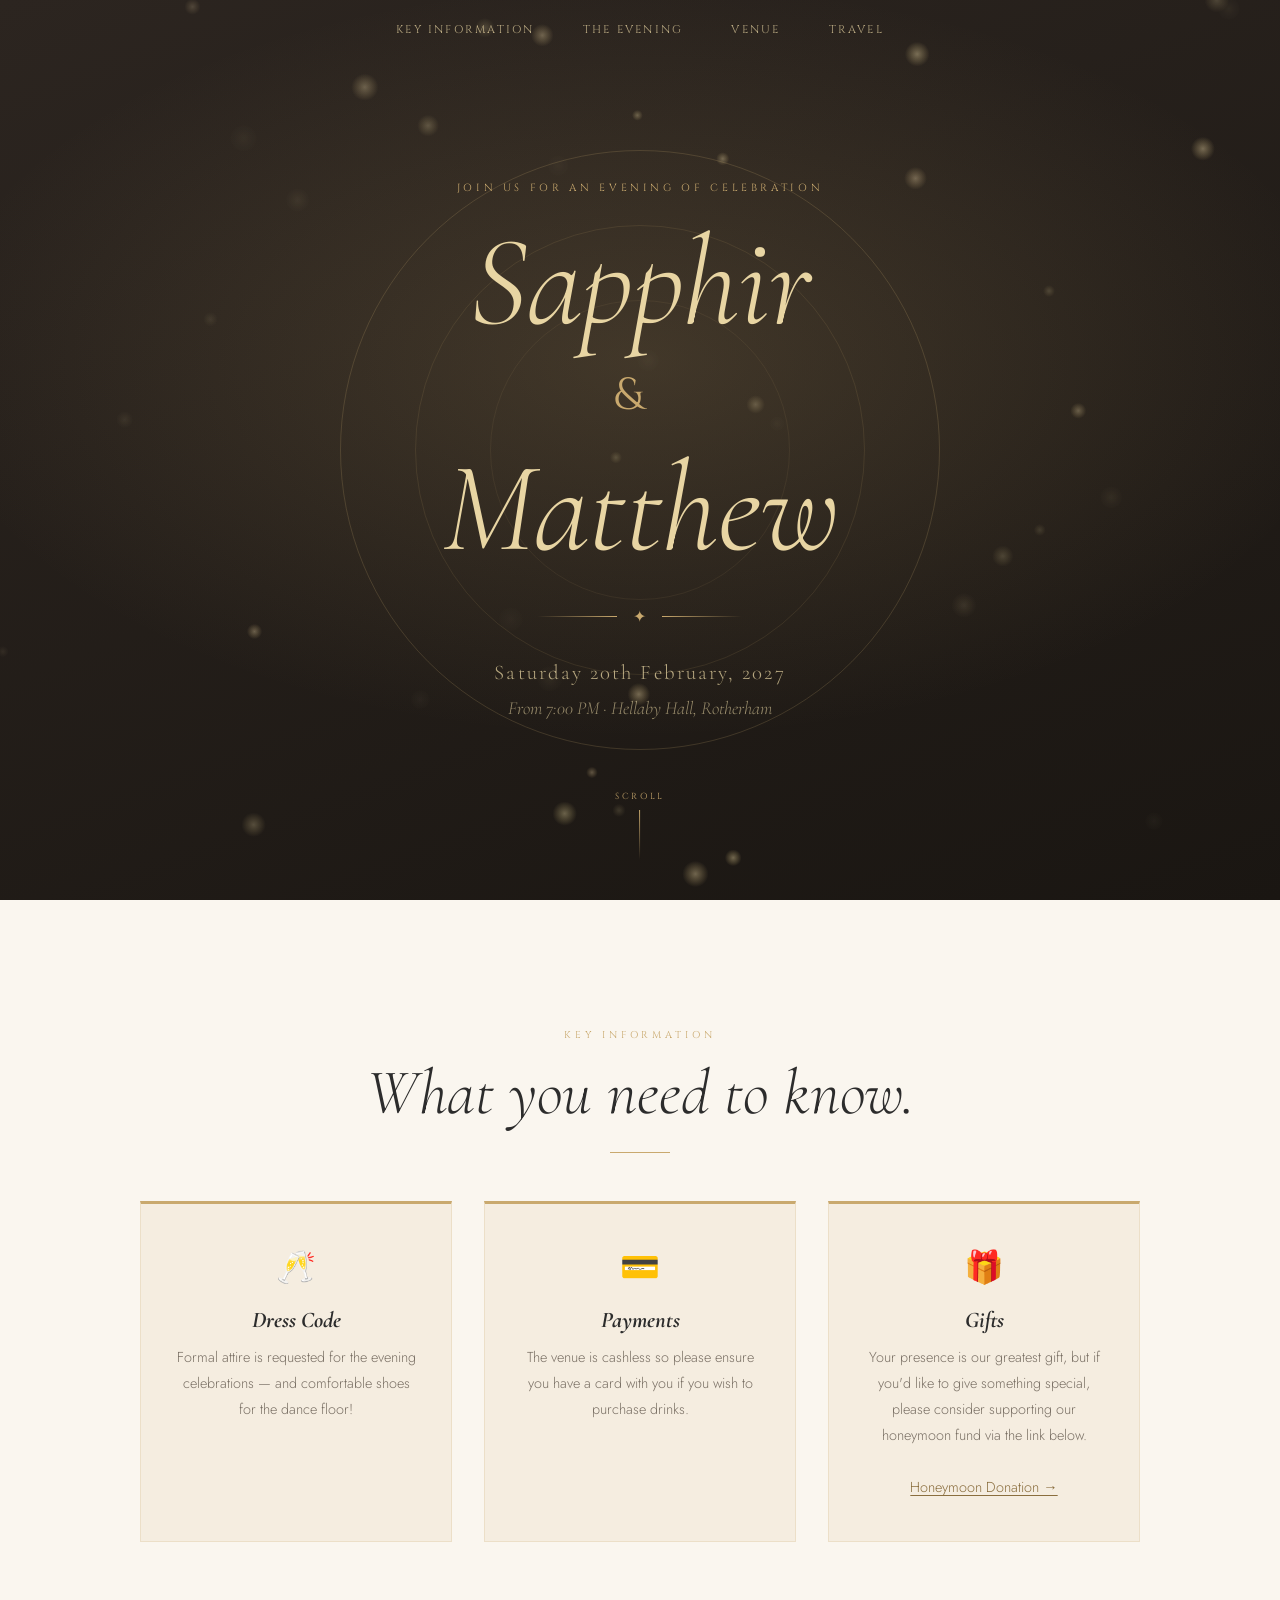
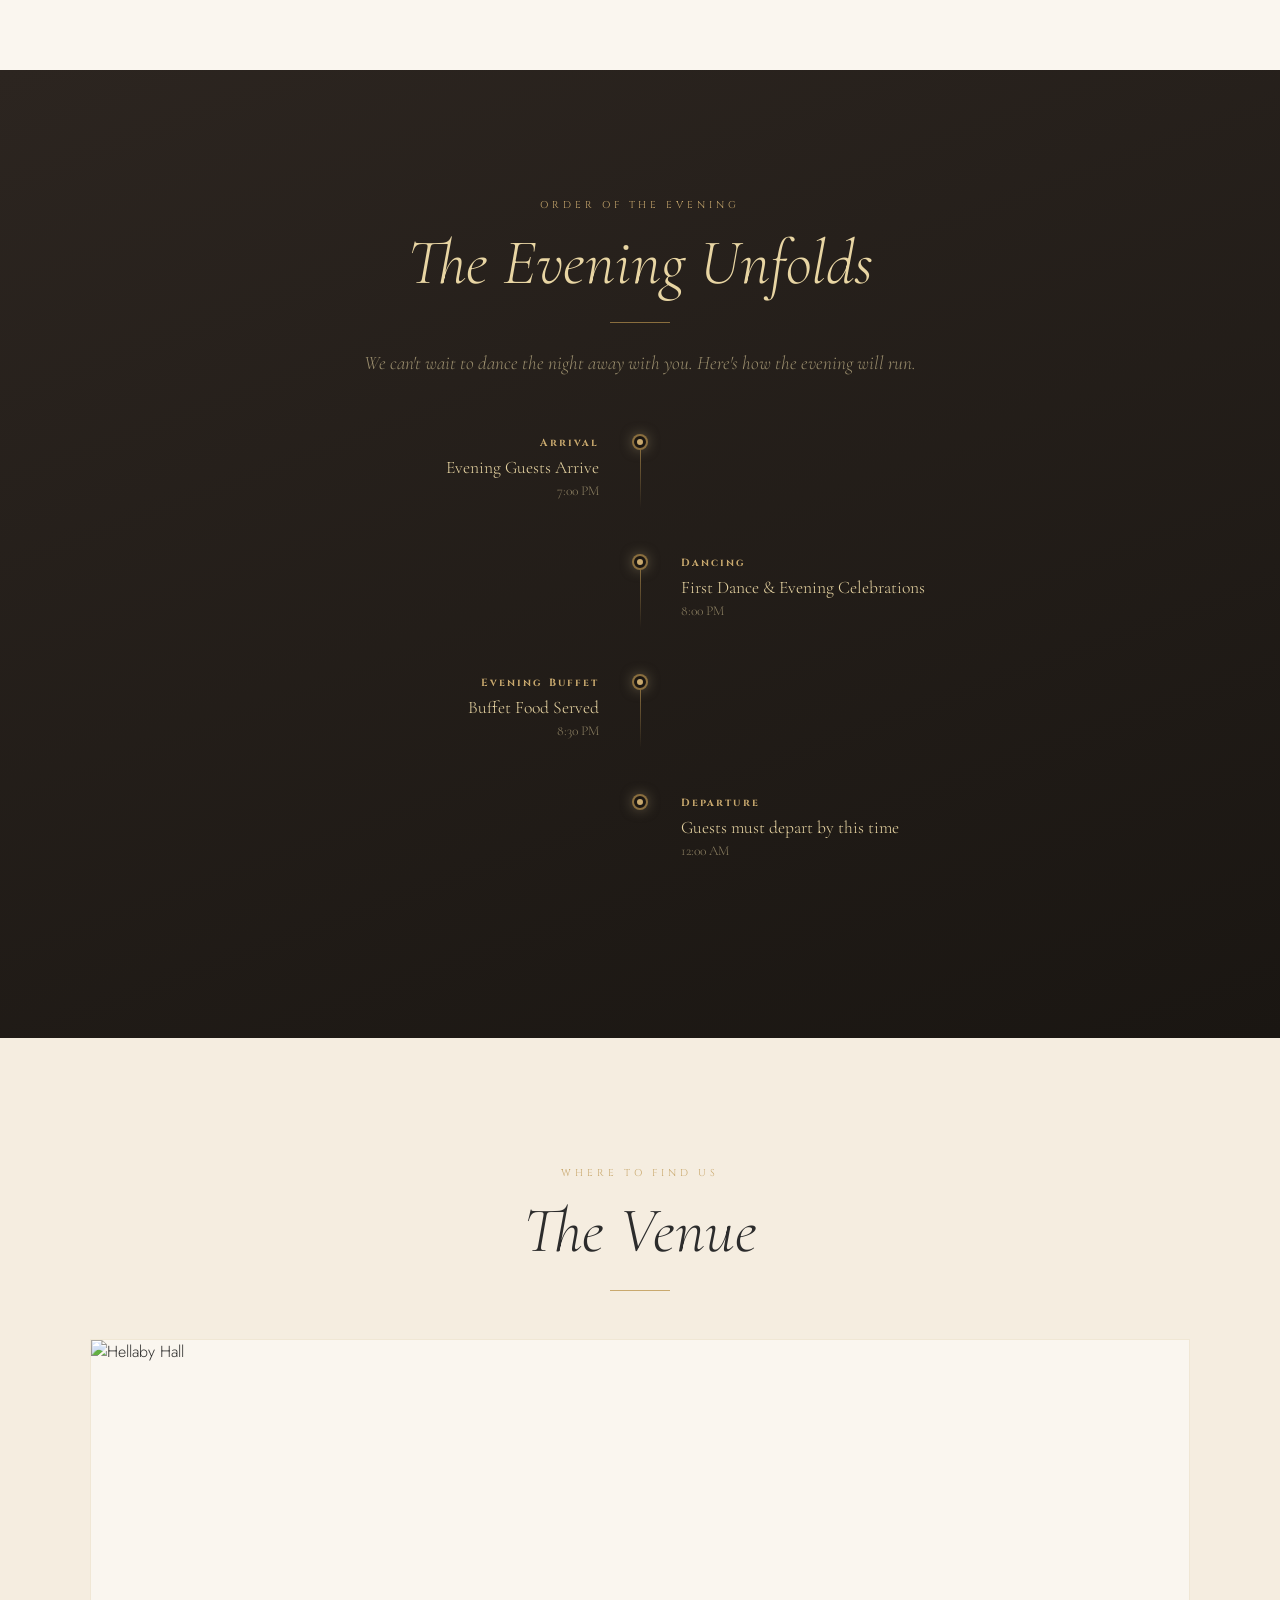
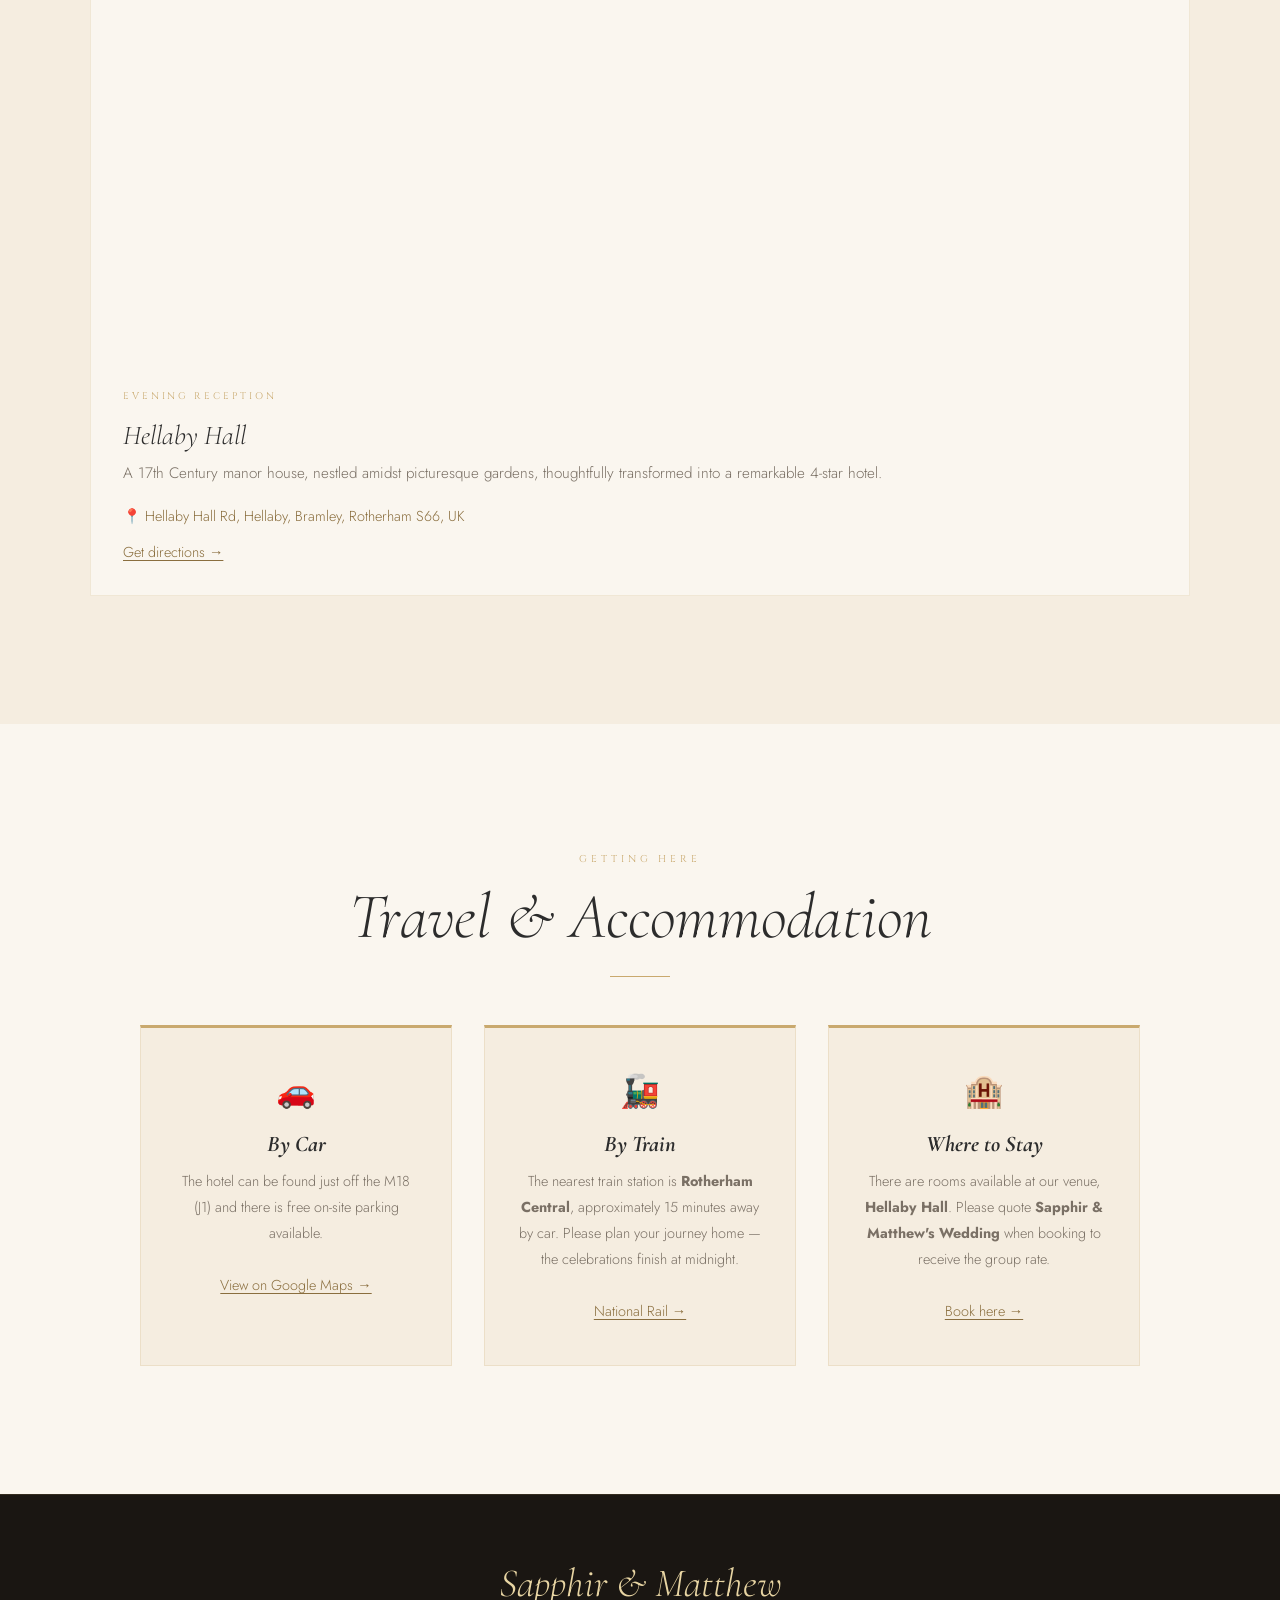
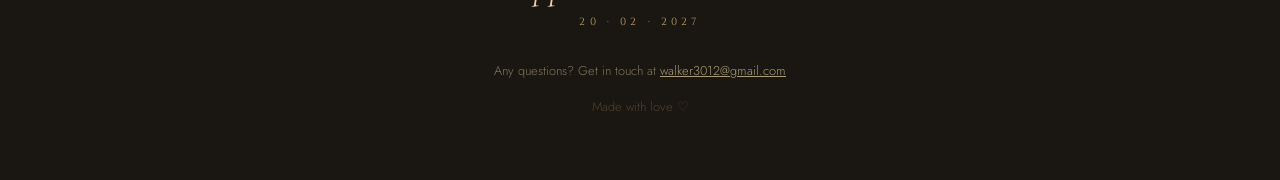
==== evening/index.html @ 1d76186f "Add evening guests information site Standalone page for evening guests: no RSVP form, just key infor" ====
<!DOCTYPE html>
<html lang="en">
<head>
  <meta charset="UTF-8" />
  <meta name="viewport" content="width=device-width, initial-scale=1.0" />
  <title>Sapphir &amp; Matthew — Evening Celebration</title>
  <meta name="description" content="Everything our evening guests need to know for Sapphir &amp; Matthew's wedding celebration at Hellaby Hall, 20th February 2027." />
  <link rel="preconnect" href="https://fonts.googleapis.com" />
  <link rel="preconnect" href="https://fonts.gstatic.com" crossorigin />
  <link href="https://fonts.googleapis.com/css2?family=Cormorant+Garamond:ital,wght@0,300;0,400;0,600;1,300;1,400&family=Cinzel:wght@400;600&family=Jost:wght@300;400&display=swap" rel="stylesheet" />
  <link rel="stylesheet" href="styles.css" />
  <script src="script.js" defer></script>
</head>
<body>

<!-- Fairy-light Canvas -->
<canvas id="lights-canvas"></canvas>

<!-- NAV -->
<nav id="main-nav">
  <a href="#info">Key Information</a>
  <a href="#timeline">The Evening</a>
  <a href="#venue">Venue</a>
  <a href="#travel">Travel</a>
</nav>

<!-- HERO -->
<section id="hero">
  <div class="hero-bg"></div>
  <div class="hero-ornament"></div>
  <div class="hero-ornament"></div>
  <div class="hero-ornament"></div>
  <div class="hero-content">
    <p class="hero-date-tag">Join us for an evening of celebration</p>
    <h1 class="hero-names">
      Sapphir
      <span>&amp;</span>
      Matthew
    </h1>
    <div class="hero-divider"><span class="hero-divider-icon">✦</span></div>
    <p class="hero-date">Saturday 20th February, 2027</p>
    <p class="hero-invite">From 7:00 PM · Hellaby Hall, Rotherham</p>
  </div>
  <div class="scroll-hint">
    <span>Scroll</span>
    <div class="scroll-line"></div>
  </div>
</section>

<!-- KEY INFORMATION -->
<section id="info">
  <span class="section-label reveal">Key Information</span>
  <h2 class="section-title reveal">What you need to know.</h2>
  <div class="section-rule reveal"></div>

  <div class="info-cards">
    <div class="info-card reveal">
      <span class="icon">🥂</span>
      <h3>Dress Code</h3>
      <p>Formal attire is requested for the evening celebrations — and comfortable shoes for the dance floor!</p>
    </div>

    <div class="info-card reveal">
      <span class="icon">💳</span>
      <h3>Payments</h3>
      <p>The venue is cashless so please ensure you have a card with you if you wish to purchase drinks.</p>
    </div>

    <div class="info-card reveal">
      <span class="icon">🎁</span>
      <h3>Gifts</h3>
      <p>Your presence is our greatest gift, but if you'd like to give something special, please consider supporting our honeymoon fund via the link below.</p>
      <p><br /><a href="https://paypal.me/MathWalker" target="_blank" rel="noopener noreferrer">Honeymoon Donation →</a></p>
    </div>
  </div>
</section>

<!-- TIMELINE / THE EVENING -->
<section id="timeline">
  <span class="section-label reveal">Order of the Evening</span>
  <h2 class="section-title reveal">The Evening Unfolds</h2>
  <div class="section-rule reveal"></div>
  <p class="section-intro reveal">We can't wait to dance the night away with you. Here's how the evening will run.</p>
  <div class="timeline-wrap">

    <div class="timeline-item reveal">
      <div class="tl-content">
        <h3>Arrival</h3>
        <p>Evening Guests Arrive</p>
        <p class="tl-time">7:00 PM</p>
      </div>
      <div class="tl-center"><div class="tl-dot"></div><div class="tl-line"></div></div>
      <div class="tl-empty"></div>
    </div>

    <div class="timeline-item reveal">
      <div class="tl-empty"></div>
      <div class="tl-center"><div class="tl-dot"></div><div class="tl-line"></div></div>
      <div class="tl-content">
        <h3>Dancing</h3>
        <p>First Dance &amp; Evening Celebrations</p>
        <p class="tl-time">8:00 PM</p>
      </div>
    </div>

    <div class="timeline-item reveal">
      <div class="tl-content">
        <h3>Evening Buffet</h3>
        <p>Buffet Food Served</p>
        <p class="tl-time">8:30 PM</p>
      </div>
      <div class="tl-center"><div class="tl-dot"></div><div class="tl-line"></div></div>
      <div class="tl-empty"></div>
    </div>

    <div class="timeline-item reveal">
      <div class="tl-empty"></div>
      <div class="tl-center"><div class="tl-dot"></div></div>
      <div class="tl-content">
        <h3>Departure</h3>
        <p>Guests must depart by this time</p>
        <p class="tl-time">12:00 AM</p>
      </div>
    </div>

  </div>
</section>

<!-- VENUE -->
<section id="venue">
  <span class="section-label reveal">Where to Find Us</span>
  <h2 class="section-title reveal">The Venue</h2>
  <div class="section-rule reveal"></div>
  <div class="venue-grid">
    <div class="venue-card reveal">
      <img src="https://static.wixstatic.com/media/e95dd4_90025728590f47f1a8082e63bdbc4568~mv2.jpg/v1/fill/w_735,h_1406,al_c,q_85,usm_0.66_1.00_0.01,enc_avif,quality_auto/e95dd4_90025728590f47f1a8082e63bdbc4568~mv2.jpg" alt="Hellaby Hall" />
      <div class="venue-card-body">
        <span class="venue-tag">Evening Reception</span>
        <h3>Hellaby Hall</h3>
        <p>A 17th Century manor house, nestled amidst picturesque gardens, thoughtfully transformed into a remarkable 4-star hotel.</p>
        <div class="venue-address">📍 Hellaby Hall Rd, Hellaby, Bramley, Rotherham S66, UK</div>
        <a class="venue-link" href="https://maps.app.goo.gl/EjJSj2B9nMqCHKqh7" target="_blank" rel="noopener noreferrer">Get directions →</a>
      </div>
    </div>
  </div>
</section>

<!-- TRAVEL & STAY -->
<section id="travel">
  <span class="section-label reveal">Getting Here</span>
  <h2 class="section-title reveal">Travel &amp; Accommodation</h2>
  <div class="section-rule reveal"></div>
  <div class="info-cards">
    <div class="info-card reveal">
      <span class="icon">🚗</span>
      <h3>By Car</h3>
      <p>The hotel can be found just off the M18 (J1) and there is free on-site parking available.</p>
      <p><br /><a href="https://maps.app.goo.gl/EjJSj2B9nMqCHKqh7" target="_blank" rel="noopener noreferrer">View on Google Maps →</a></p>
    </div>
    <div class="info-card reveal">
      <span class="icon">🚂</span>
      <h3>By Train</h3>
      <p>The nearest train station is <strong>Rotherham Central</strong>, approximately 15 minutes away by car. Please plan your journey home — the celebrations finish at midnight.</p>
      <p><br /><a href="https://www.nationalrail.co.uk/" target="_blank" rel="noopener noreferrer">National Rail →</a></p>
    </div>
    <div class="info-card reveal">
      <span class="icon">🏨</span>
      <h3>Where to Stay</h3>
      <p>There are rooms available at our venue, <strong>Hellaby Hall</strong>. Please quote <strong>Sapphir &amp; Matthew's Wedding</strong> when booking to receive the group rate.</p>
      <p><br /><a href="https://www.hellabyhallhotel.co.uk/" target="_blank" rel="noopener noreferrer">Book here →</a></p>
    </div>
  </div>
</section>

<!-- FOOTER -->
<footer>
  <p class="footer-names">Sapphir &amp; Matthew</p>
  <p class="footer-date">20 · 02 · 2027</p>
  <p class="footer-contact">Any questions? Get in touch at <a href="mailto:walker3012@gmail.com">walker3012@gmail.com</a></p>
  <p>Made with love ♡</p>
</footer>

</body>
</html>
---- evening/styles.css ----
/* ============================================================
       CSS VARIABLES & RESET
    ============================================================ */
    :root {
      --gold: #c9a96e;
      --gold-light: #e8d5a3;
      --gold-dark: #8a6e3e;
      --cream: #faf6ef;
      --ivory: #f5ede0;
      --charcoal: #2c2c2c;
      --warm-grey: #7a7065;
      --night: #2c2520;
      --deep: #1a1612;
    }
    *, *::before, *::after { box-sizing: border-box; margin: 0; padding: 0; }
    html { scroll-behavior: smooth; }
    body {
      background: var(--cream);
      color: var(--charcoal);
      font-family: 'Jost', sans-serif;
      font-weight: 300;
      overflow-x: hidden;
    }
    ::selection { background: var(--gold-light); color: var(--deep); }

    /* ============================================================
       CANVAS FAIRY-LIGHT OVERLAY
    ============================================================ */
    #lights-canvas {
      position: fixed;
      top: 0; left: 0;
      width: 100%; height: 100%;
      pointer-events: none;
      z-index: 3;
      opacity: 0.6;
      mix-blend-mode: screen;
    }

    /* ============================================================
       NAV
    ============================================================ */
    nav {
      position: fixed;
      top: 0; left: 0; right: 0;
      z-index: 100;
      display: flex;
      justify-content: center;
      align-items: center;
      gap: 3rem;
      padding: 1.4rem 2rem;
      transition: background 0.4s, backdrop-filter 0.4s;
    }
    nav.scrolled {
      background: rgba(26, 22, 18, 0.92);
      backdrop-filter: blur(12px);
      border-bottom: 1px solid rgba(201, 169, 110, 0.25);
    }
    nav a {
      font-family: 'Cinzel', serif;
      font-size: 0.7rem;
      letter-spacing: 0.2em;
      text-transform: uppercase;
      color: var(--gold-light);
      text-decoration: none;
      opacity: 0.75;
      transition: opacity 0.3s, color 0.3s;
    }
    nav a:hover { opacity: 1; color: var(--gold); }

    /* ============================================================
       HERO
    ============================================================ */
    #hero {
      position: relative;
      height: 100vh;
      display: flex;
      flex-direction: column;
      align-items: center;
      justify-content: center;
      overflow: hidden;
    }
    .hero-bg {
      position: absolute;
      inset: 0;
      background:
        radial-gradient(ellipse 80% 60% at 50% 40%, rgba(201, 169, 110, 0.18) 0%, transparent 70%),
        linear-gradient(160deg, var(--night) 0%, var(--deep) 100%);
      z-index: 1;
    }
    .hero-ornament {
      position: absolute;
      width: 600px;
      height: 600px;
      border-radius: 50%;
      border: 1px solid rgba(201, 169, 110, 0.2);
      z-index: 1;
    }
    .hero-ornament:nth-child(2) { width: 450px; height: 450px; border-color: rgba(201,169,110,0.12); }
    .hero-ornament:nth-child(3) { width: 300px; height: 300px; border-color: rgba(201,169,110,0.09); }
    .hero-content {
      position: relative;
      z-index: 2;
      text-align: center;
      padding: 2rem;
    }
    .hero-date-tag {
      font-family: 'Cinzel', serif;
      font-size: 0.65rem;
      letter-spacing: 0.35em;
      text-transform: uppercase;
      color: var(--gold);
      margin-bottom: 1.5rem;
      opacity: 0;
      animation: fadeUp 1s ease 0.3s forwards;
    }
    .hero-names {
      font-family: 'Cormorant Garamond', serif;
      font-size: clamp(4rem, 10vw, 8.5rem);
      font-weight: 300;
      font-style: italic;
      line-height: 1;
      color: var(--gold-light);
      letter-spacing: -0.01em;
      opacity: 0;
      animation: fadeUp 1.2s ease 0.5s forwards;
    }
    .hero-names span {
      display: block;
      font-size: 0.35em;
      font-style: normal;
      font-weight: 400;
      font-family: 'Cinzel', serif;
      letter-spacing: 0.5em;
      color: var(--gold);
      margin: 0.6em 0;
      text-transform: uppercase;
    }
    .hero-divider {
      display: flex;
      align-items: center;
      gap: 1rem;
      justify-content: center;
      margin: 2rem auto;
      opacity: 0;
      animation: fadeUp 1s ease 0.9s forwards;
    }
    .hero-divider::before,
    .hero-divider::after {
      content: '';
      width: 80px;
      height: 1px;
      background: linear-gradient(90deg, transparent, var(--gold));
    }
    .hero-divider::after { background: linear-gradient(90deg, var(--gold), transparent); }
    .hero-divider-icon { color: var(--gold); font-size: 1rem; }
    .hero-date {
      font-family: 'Cormorant Garamond', serif;
      font-size: 1.3rem;
      font-weight: 300;
      letter-spacing: 0.1em;
      color: rgba(232, 213, 163, 0.75);
      opacity: 0;
      animation: fadeUp 1s ease 1.1s forwards;
    }
    .hero-invite {
      font-family: 'Cormorant Garamond', serif;
      font-size: 1.15rem;
      font-style: italic;
      color: rgba(232, 213, 163, 0.6);
      margin-top: 0.75rem;
      opacity: 0;
      animation: fadeUp 1s ease 1.3s forwards;
    }
    .scroll-hint {
      position: absolute;
      bottom: 2.5rem;
      left: 50%;
      transform: translateX(-50%);
      z-index: 2;
      display: flex;
      flex-direction: column;
      align-items: center;
      gap: 0.5rem;
      opacity: 0;
      animation: fadeIn 1s ease 2s forwards;
    }
    .scroll-hint span {
      font-family: 'Cinzel', serif;
      font-size: 0.55rem;
      letter-spacing: 0.3em;
      text-transform: uppercase;
      color: var(--gold);
    }
    .scroll-line {
      width: 1px;
      height: 50px;
      background: linear-gradient(to bottom, var(--gold), transparent);
      animation: scrollPulse 2s ease-in-out infinite;
    }

    /* ============================================================
       SECTION BASE
    ============================================================ */
    section {
      position: relative;
      z-index: 2;
      padding: 8rem 2rem;
    }
    .section-label {
      font-family: 'Cinzel', serif;
      font-size: 0.62rem;
      letter-spacing: 0.4em;
      text-transform: uppercase;
      color: var(--gold);
      text-align: center;
      display: block;
      margin-bottom: 1rem;
    }
    .section-title {
      font-family: 'Cormorant Garamond', serif;
      font-size: clamp(2.5rem, 5vw, 4rem);
      font-weight: 300;
      font-style: italic;
      text-align: center;
      color: var(--charcoal);
      line-height: 1.1;
      margin-bottom: 1.5rem;
    }
    .section-rule {
      width: 60px;
      height: 1px;
      background: var(--gold);
      margin: 0 auto 3rem;
    }
    .section-intro {
      max-width: 620px;
      margin: -1.5rem auto 3.5rem;
      text-align: center;
      font-family: 'Cormorant Garamond', serif;
      font-size: 1.2rem;
      font-style: italic;
      line-height: 1.7;
      color: var(--warm-grey);
    }
    .reveal {
      opacity: 0;
      transform: translateY(40px);
      transition: opacity 0.9s ease, transform 0.9s ease;
    }
    .reveal.visible {
      opacity: 1;
      transform: translateY(0);
    }

    /* ============================================================
       KEY INFORMATION
    ============================================================ */
    #info { background: var(--cream); }

    /* ============================================================
       TIMELINE (dark, evening feel)
    ============================================================ */
    #timeline {
      background: linear-gradient(160deg, var(--night) 0%, var(--deep) 100%);
    }
    #timeline .section-title { color: var(--gold-light); }
    #timeline .section-rule { background: var(--gold-dark); }
    #timeline .section-intro { color: rgba(232, 213, 163, 0.6); }
    .timeline-wrap {
      max-width: 700px;
      margin: 0 auto;
    }
    .timeline-item {
      display: grid;
      grid-template-columns: 1fr 50px 1fr;
      gap: 0 1rem;
      margin-bottom: 3rem;
      align-items: start;
    }
    .timeline-item:nth-child(odd) .tl-content { grid-column: 1; text-align: right; }
    .timeline-item:nth-child(odd) .tl-empty  { grid-column: 3; }
    .timeline-item:nth-child(even) .tl-content { grid-column: 3; text-align: left; }
    .timeline-item:nth-child(even) .tl-empty  { grid-column: 1; }
    .tl-center {
      grid-column: 2;
      grid-row: 1;
      display: flex;
      flex-direction: column;
      align-items: center;
      gap: 0;
    }
    .tl-dot {
      width: 12px;
      height: 12px;
      border-radius: 50%;
      background: var(--gold);
      border: 3px solid var(--deep);
      box-shadow: 0 0 0 2px var(--gold-dark), 0 0 14px rgba(232, 213, 163, 0.55);
      flex-shrink: 0;
    }
    .tl-line {
      width: 1px;
      flex: 1;
      min-height: 60px;
      background: linear-gradient(to bottom, var(--gold-dark), transparent);
    }
    .tl-content h3 {
      font-family: 'Cinzel', serif;
      font-size: 0.65rem;
      letter-spacing: 0.2em;
      color: var(--gold);
      margin-bottom: 0.3rem;
    }
    .tl-content p {
      font-family: 'Cormorant Garamond', serif;
      font-size: 1.1rem;
      color: var(--gold-light);
      line-height: 1.5;
    }
    .tl-content .tl-time {
      font-size: 0.85rem;
      color: rgba(232, 213, 163, 0.55);
    }

    /* ============================================================
       VENUE
    ============================================================ */
    #venue { background: var(--ivory); }
    .venue-grid {
      display: grid;
      grid-template-columns: 1fr;
      gap: 3rem;
      max-width: 1100px;
      margin: 0 auto;
    }
    .venue-card {
      position: relative;
      overflow: hidden;
      background: var(--cream);
      border: 1px solid rgba(201,169,110,0.2);
    }
    .venue-card img {
      width: 100%;
      aspect-ratio: 16/9;
      object-fit: cover;
      display: block;
      transition: transform 0.7s ease;
      filter: sepia(10%) brightness(1.02);
    }
    .venue-card:hover img { transform: scale(1.04); }
    .venue-card-body {
      padding: 2rem;
    }
    .venue-card-body h3 {
      font-family: 'Cormorant Garamond', serif;
      font-size: 1.7rem;
      font-style: italic;
      font-weight: 300;
      margin-bottom: 0.5rem;
    }
    .venue-card-body .venue-tag {
      font-family: 'Cinzel', serif;
      font-size: 0.6rem;
      letter-spacing: 0.3em;
      color: var(--gold);
      text-transform: uppercase;
      margin-bottom: 1rem;
      display: block;
    }
    .venue-card-body p {
      font-size: 0.95rem;
      color: var(--warm-grey);
      line-height: 1.8;
    }
    .venue-card-body .venue-address {
      display: flex;
      align-items: flex-start;
      gap: 0.5rem;
      margin-top: 1.2rem;
      font-size: 0.9rem;
      color: var(--gold-dark);
    }
    .venue-card-body .venue-link {
      display: inline-block;
      margin-top: 1rem;
      font-size: 0.9rem;
      color: var(--gold-dark);
      text-decoration: underline;
      text-underline-offset: 3px;
    }

    /* ============================================================
       INFO CARDS (Key Information + Travel)
    ============================================================ */
    #travel { background: var(--cream); }
    .info-cards {
      display: grid;
      grid-template-columns: repeat(3, 1fr);
      gap: 2rem;
      max-width: 1000px;
      margin: 0 auto;
    }
    .info-card {
      padding: 2.5rem 2rem;
      background: var(--ivory);
      border: 1px solid rgba(201,169,110,0.2);
      border-top: 3px solid var(--gold);
      text-align: center;
    }
    .info-card .icon {
      font-size: 2rem;
      margin-bottom: 1rem;
      display: block;
    }
    .info-card h3 {
      font-family: 'Cormorant Garamond', serif;
      font-size: 1.4rem;
      font-style: italic;
      margin-bottom: 0.75rem;
    }
    .info-card p {
      font-size: 0.9rem;
      color: var(--warm-grey);
      line-height: 1.8;
    }
    .info-card a {
      color: var(--gold-dark);
      text-decoration: underline;
      text-underline-offset: 3px;
    }

    /* ============================================================
       FOOTER
    ============================================================ */
    footer {
      background: var(--deep);
      padding: 4rem 2rem;
      text-align: center;
      border-top: 1px solid rgba(201,169,110,0.15);
      position: relative;
      z-index: 2;
    }
    footer .footer-names {
      font-family: 'Cormorant Garamond', serif;
      font-size: 2.5rem;
      font-style: italic;
      font-weight: 300;
      color: var(--gold-light);
      margin-bottom: 0.5rem;
    }
    footer .footer-date {
      font-family: 'Cinzel', serif;
      font-size: 0.65rem;
      letter-spacing: 0.4em;
      color: var(--gold);
      margin-bottom: 2rem;
    }
    footer p {
      font-size: 0.8rem;
      color: rgba(201,169,110,0.3);
    }
    footer .footer-contact {
      color: rgba(232,213,163,0.5);
      margin-bottom: 1rem;
      line-height: 1.6;
    }
    footer .footer-contact a { color: rgba(232,213,163,0.7); }

    /* ============================================================
       KEYFRAMES
    ============================================================ */
    @keyframes fadeUp {
      from { opacity: 0; transform: translateY(25px); }
      to   { opacity: 1; transform: translateY(0); }
    }
    @keyframes fadeIn {
      from { opacity: 0; }
      to   { opacity: 1; }
    }
    @keyframes scrollPulse {
      0%, 100% { opacity: 0.5; transform: scaleY(1); }
      50%       { opacity: 1;   transform: scaleY(1.3); }
    }
    @media (prefers-reduced-motion: reduce) {
      #lights-canvas { display: none; }
    }

    /* ============================================================
       RESPONSIVE
    ============================================================ */
    @media (max-width: 900px) {
      .venue-grid, .info-cards { grid-template-columns: 1fr; }
      nav {
        flex-wrap: wrap;
        gap: 0.7rem 1.4rem;
        padding: 1rem 1.2rem;
      }
    }
    @media (max-width: 600px) {
      section { padding: 6rem 1.25rem; }
      nav { gap: 0.6rem 1rem; }
      nav a { font-size: 0.58rem; }
      .hero-ornament { width: 340px; height: 340px; }
      .hero-ornament:nth-child(2) { width: 260px; height: 260px; }
      .hero-ornament:nth-child(3) { width: 180px; height: 180px; }
    }
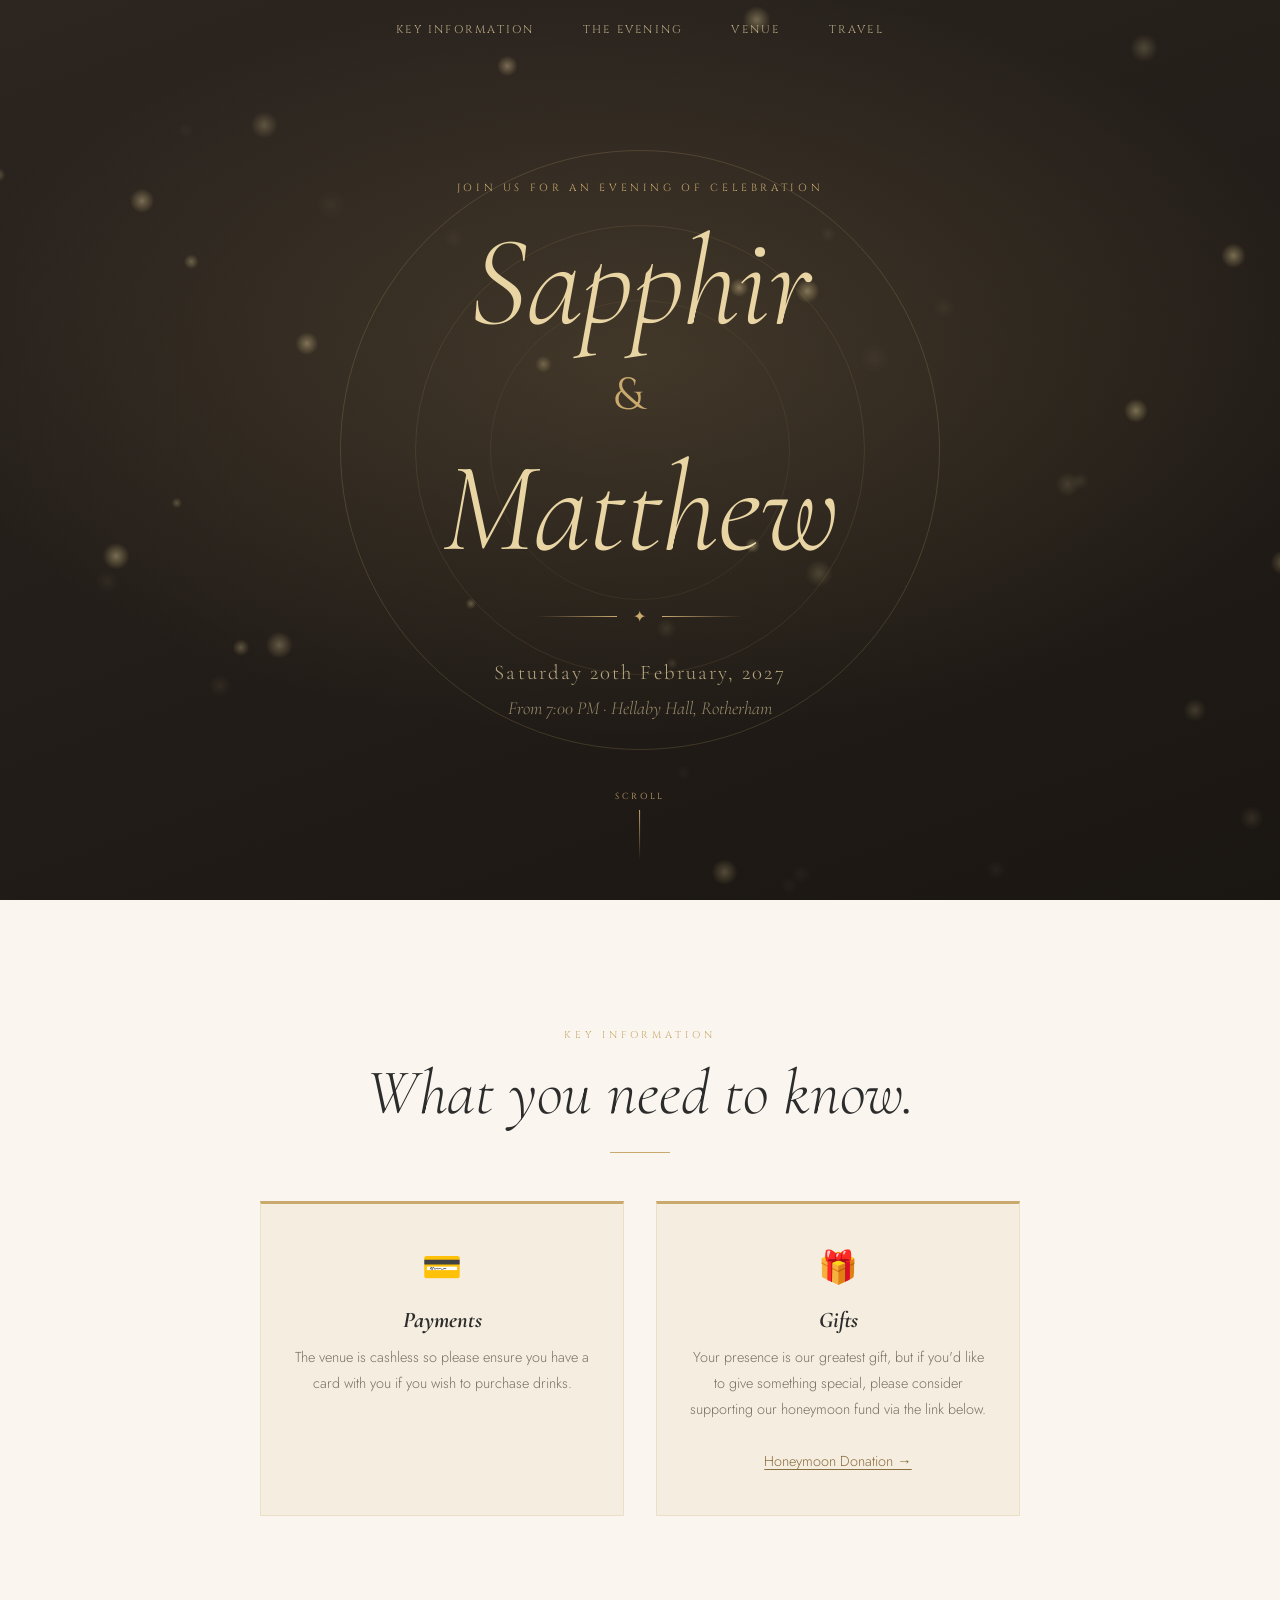
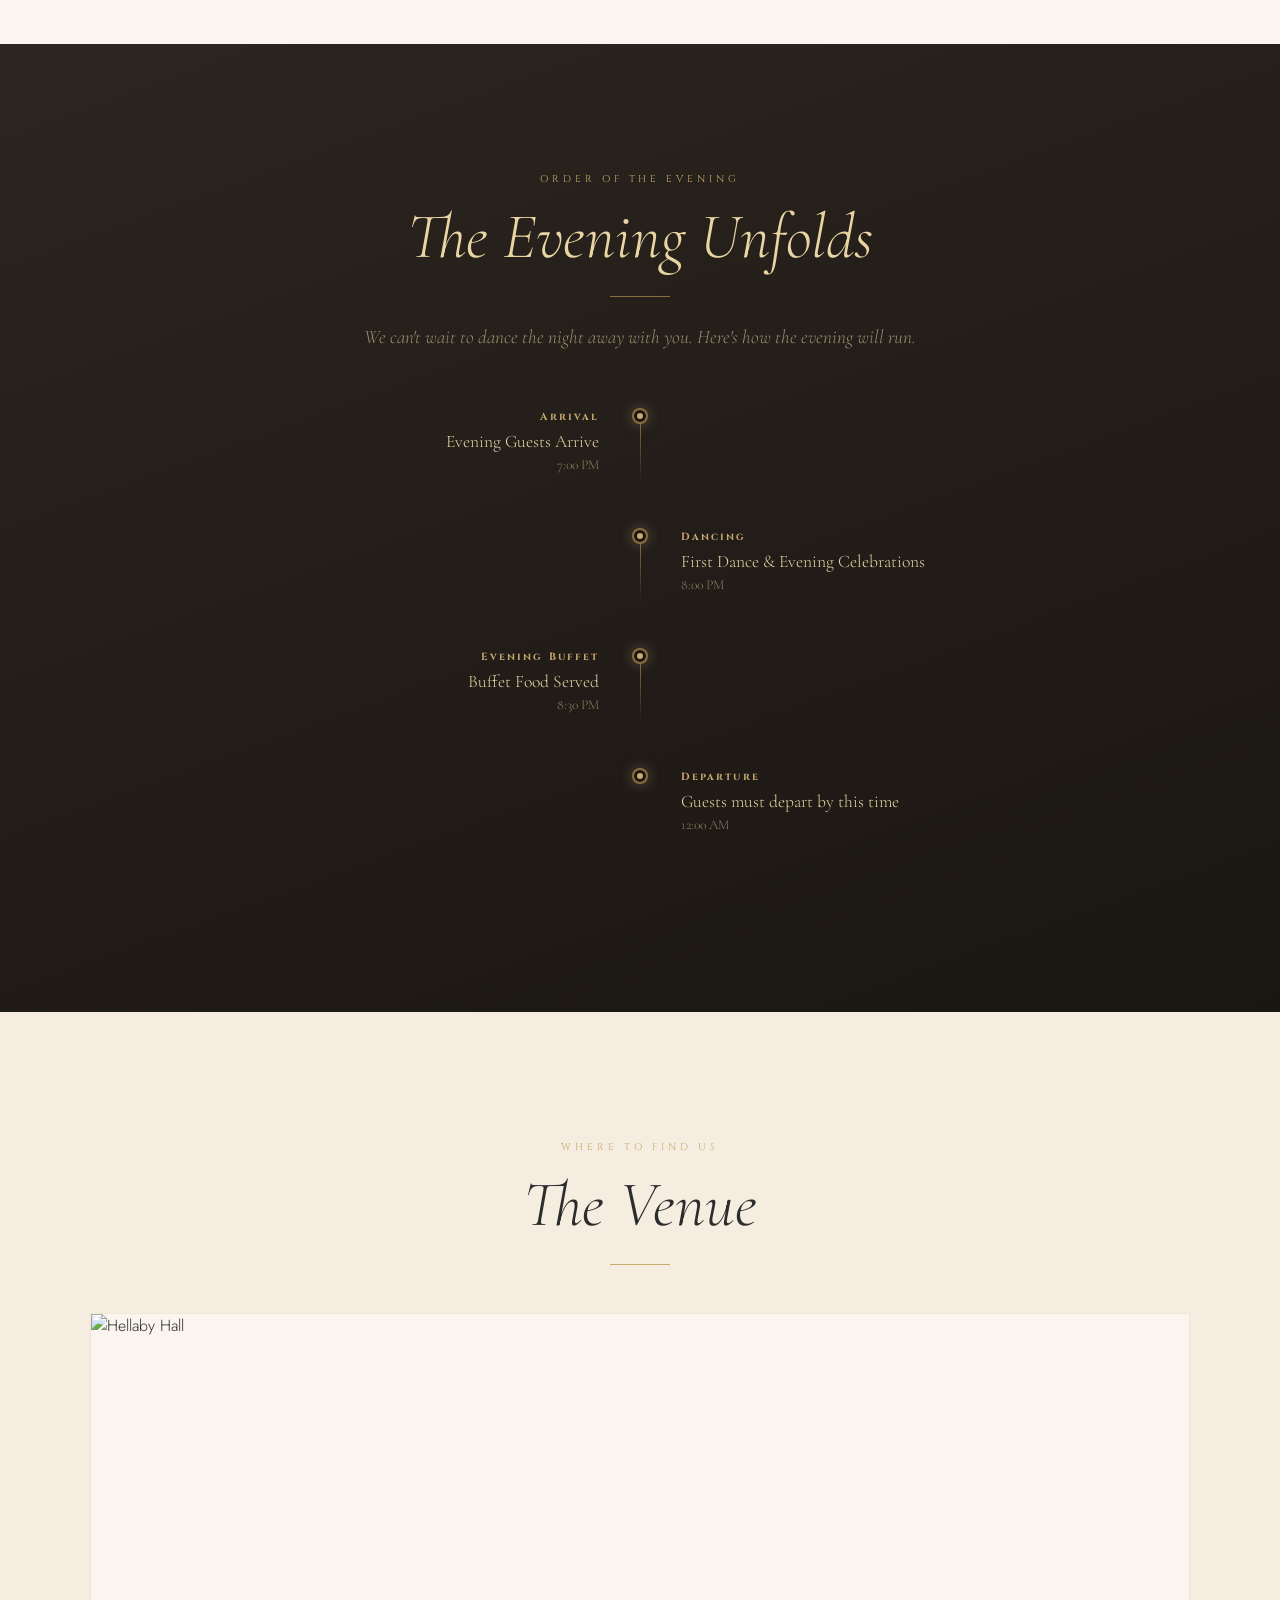
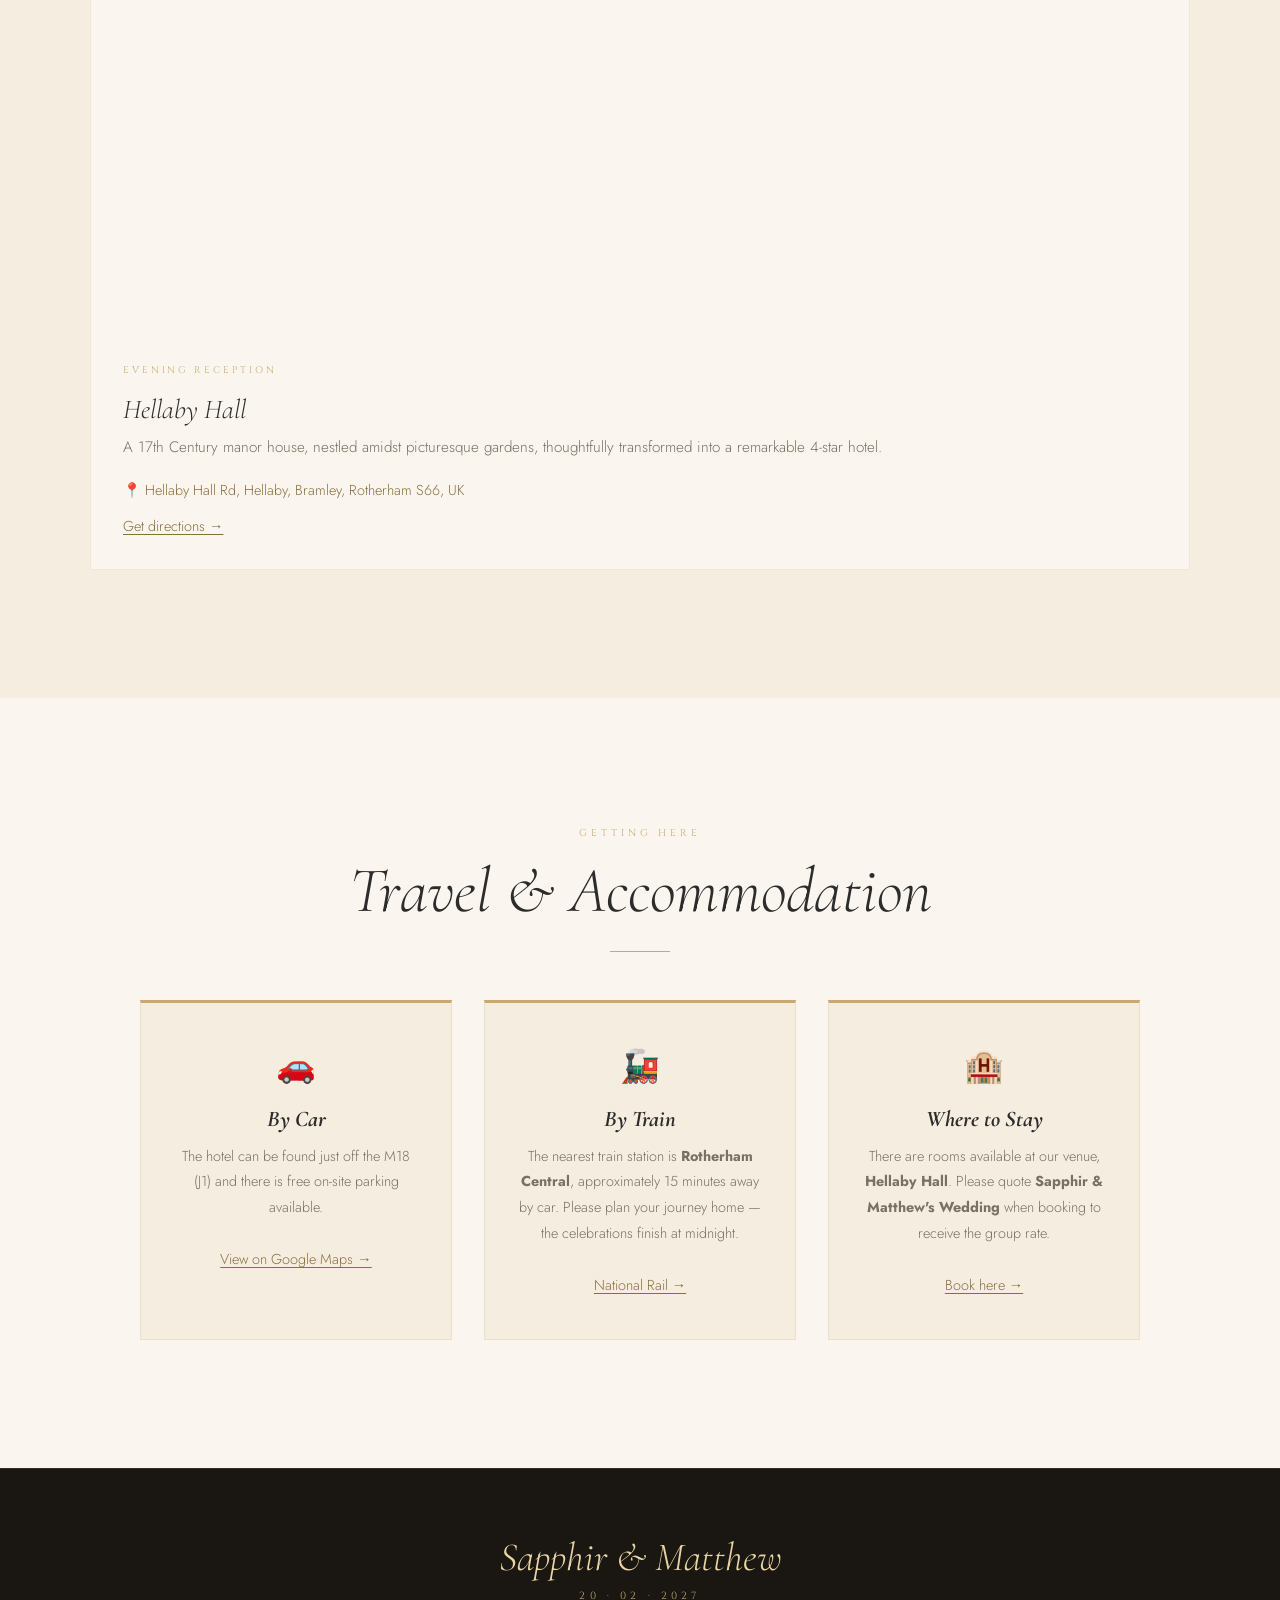
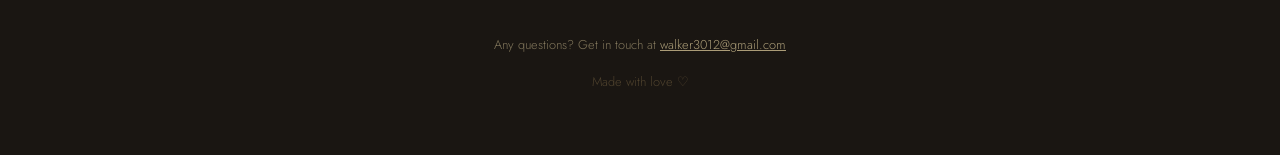
==== commit 1b5dfafb: "Remove dress code card from evening site Evening guests don't need dress code guidance. The remainin" ====
--- a/evening/index.html
+++ b/evening/index.html
@@ -53,13 +53,7 @@
   <h2 class="section-title reveal">What you need to know.</h2>
   <div class="section-rule reveal"></div>
 
-  <div class="info-cards">
-    <div class="info-card reveal">
-      <span class="icon">🥂</span>
-      <h3>Dress Code</h3>
-      <p>Formal attire is requested for the evening celebrations — and comfortable shoes for the dance floor!</p>
-    </div>
-
+  <div class="info-cards info-cards-two">
     <div class="info-card reveal">
       <span class="icon">💳</span>
       <h3>Payments</h3>
--- a/evening/styles.css
+++ b/evening/styles.css
@@ -400,6 +400,10 @@
       max-width: 1000px;
       margin: 0 auto;
     }
+    .info-cards-two {
+      grid-template-columns: repeat(2, 1fr);
+      max-width: 760px;
+    }
     .info-card {
       padding: 2.5rem 2rem;
       background: var(--ivory);
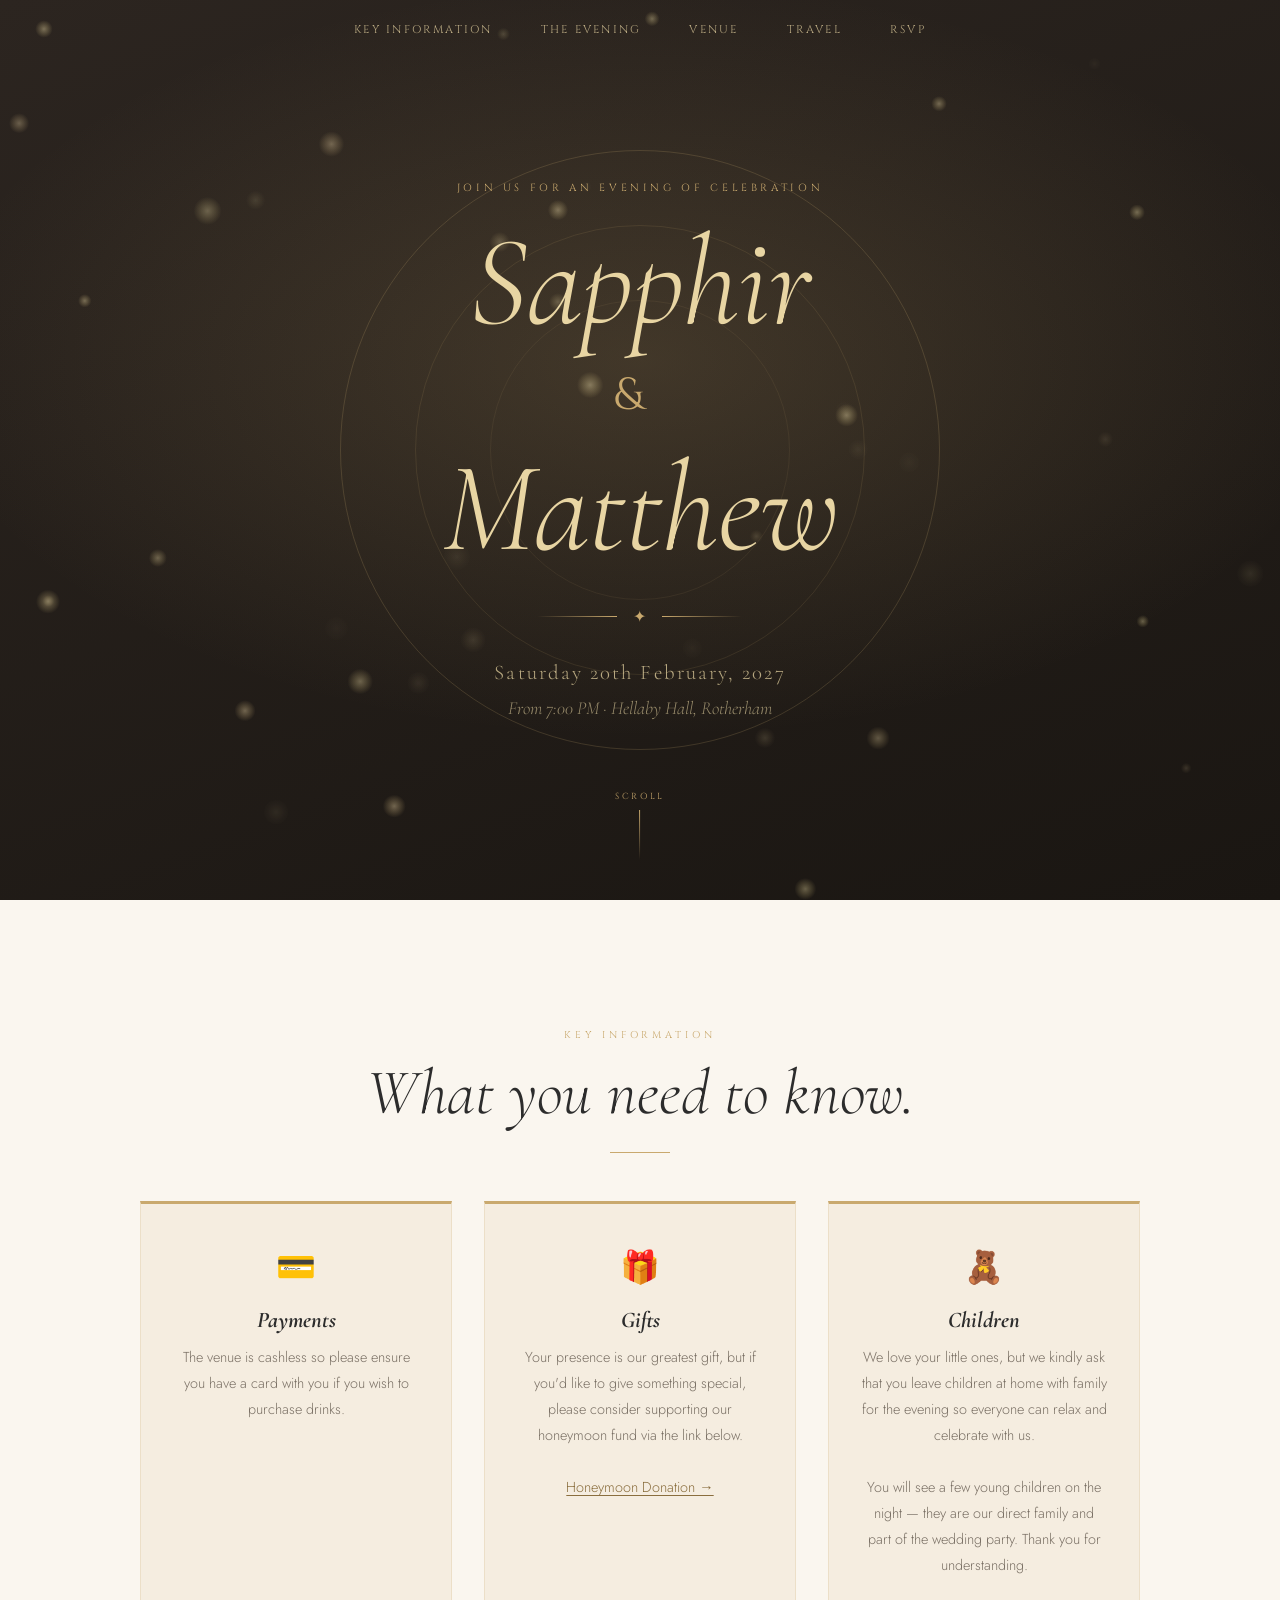
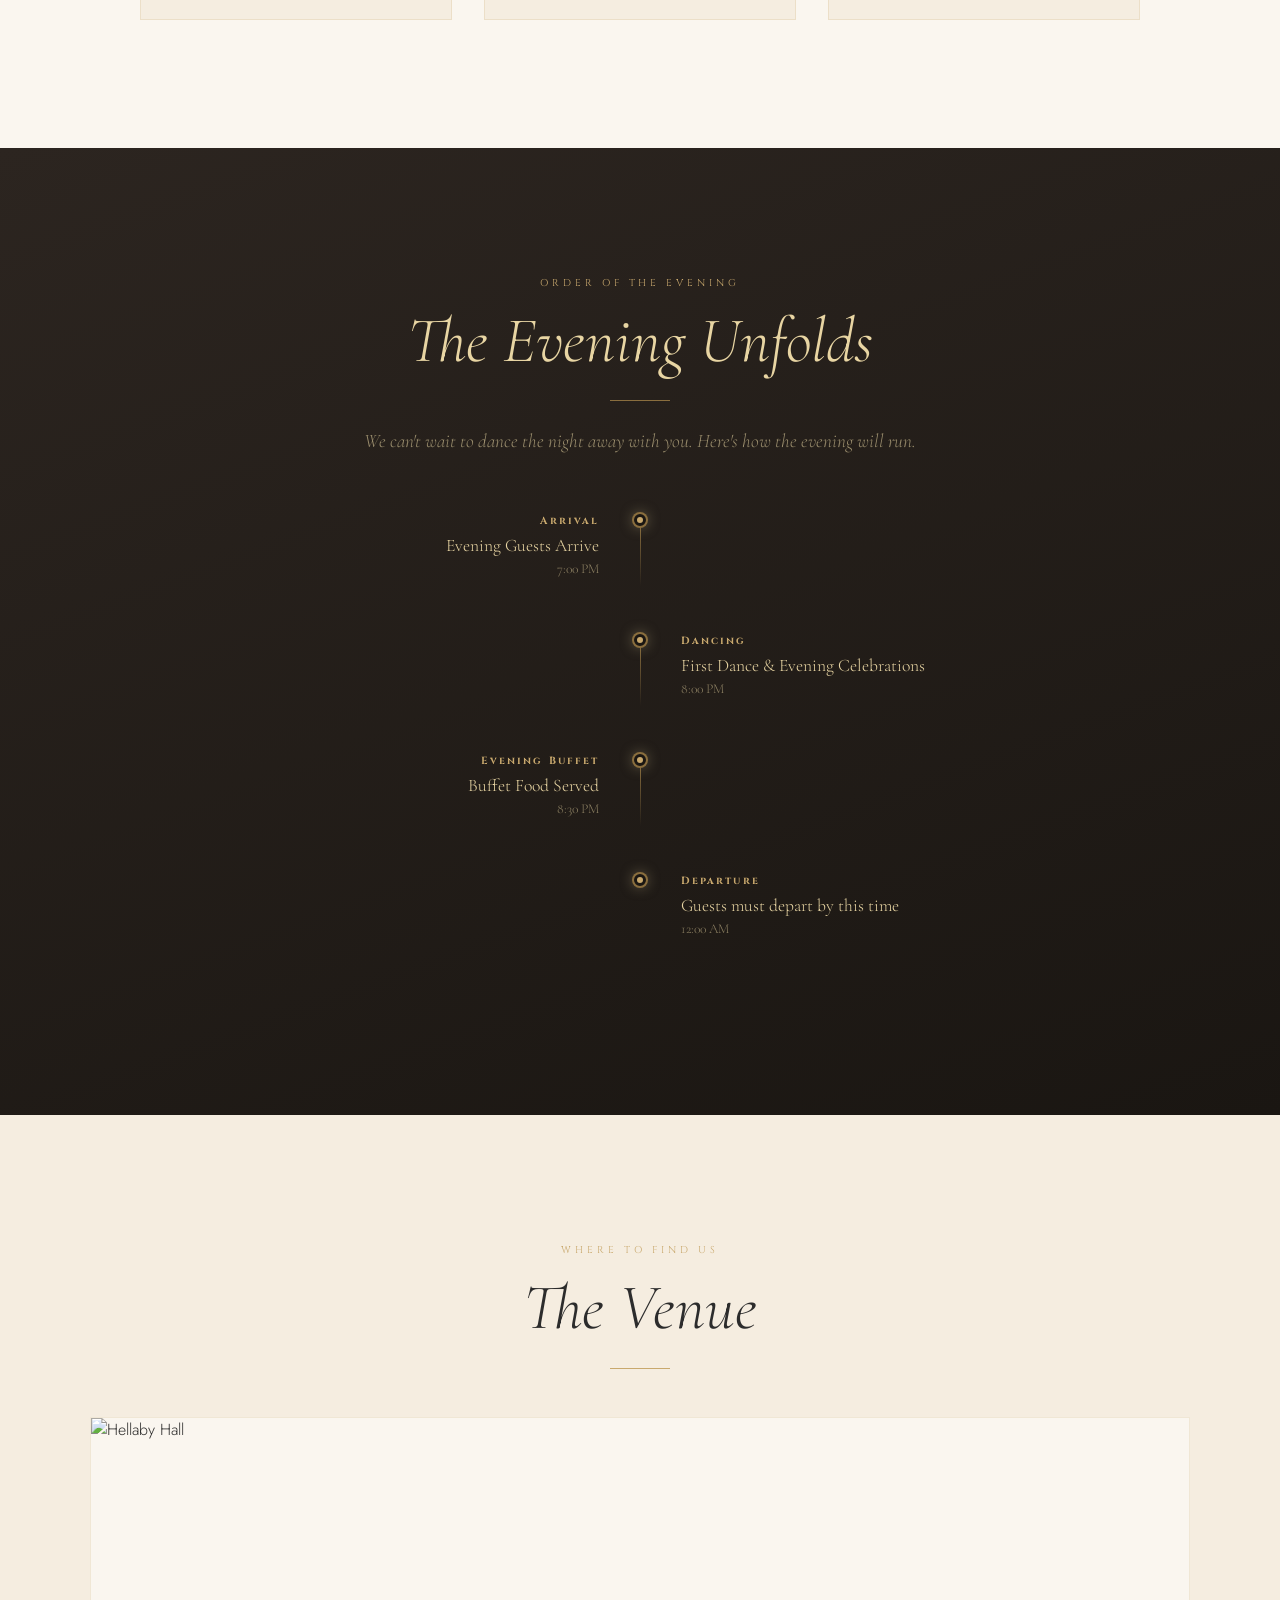
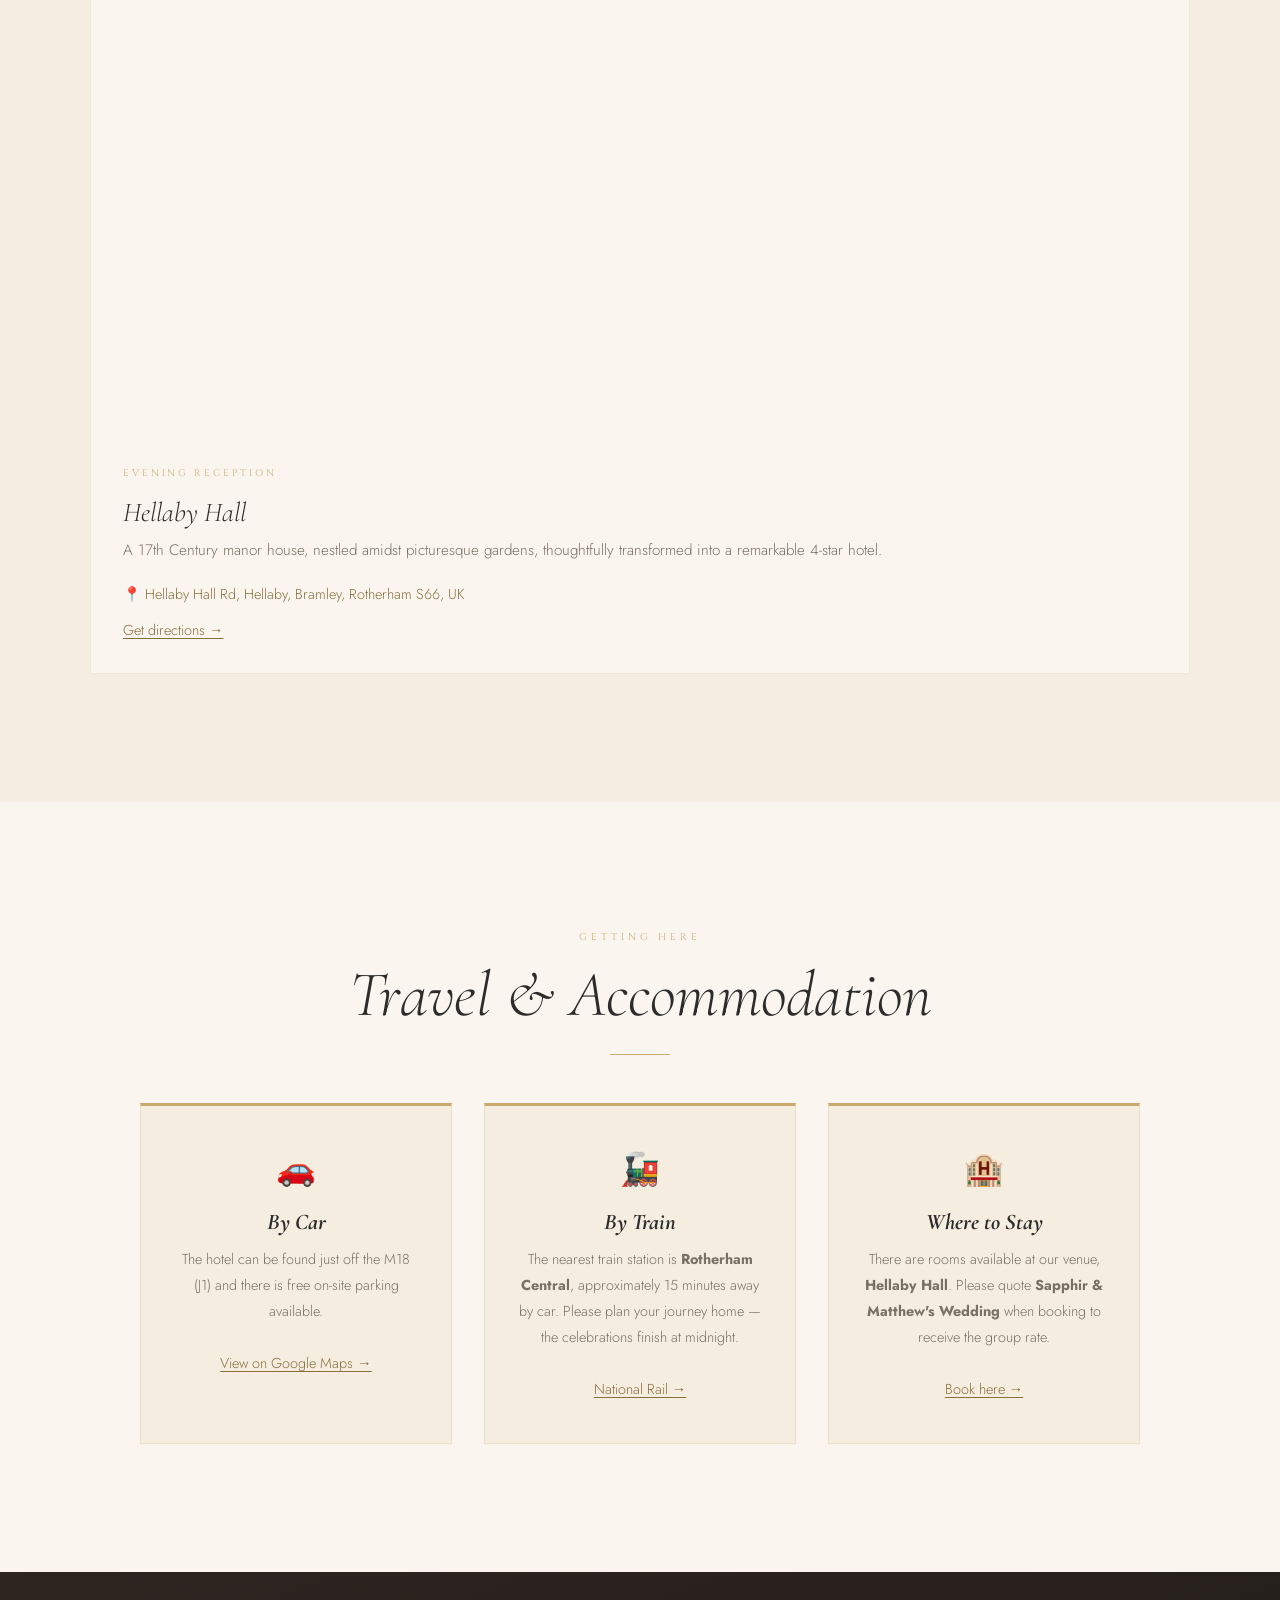
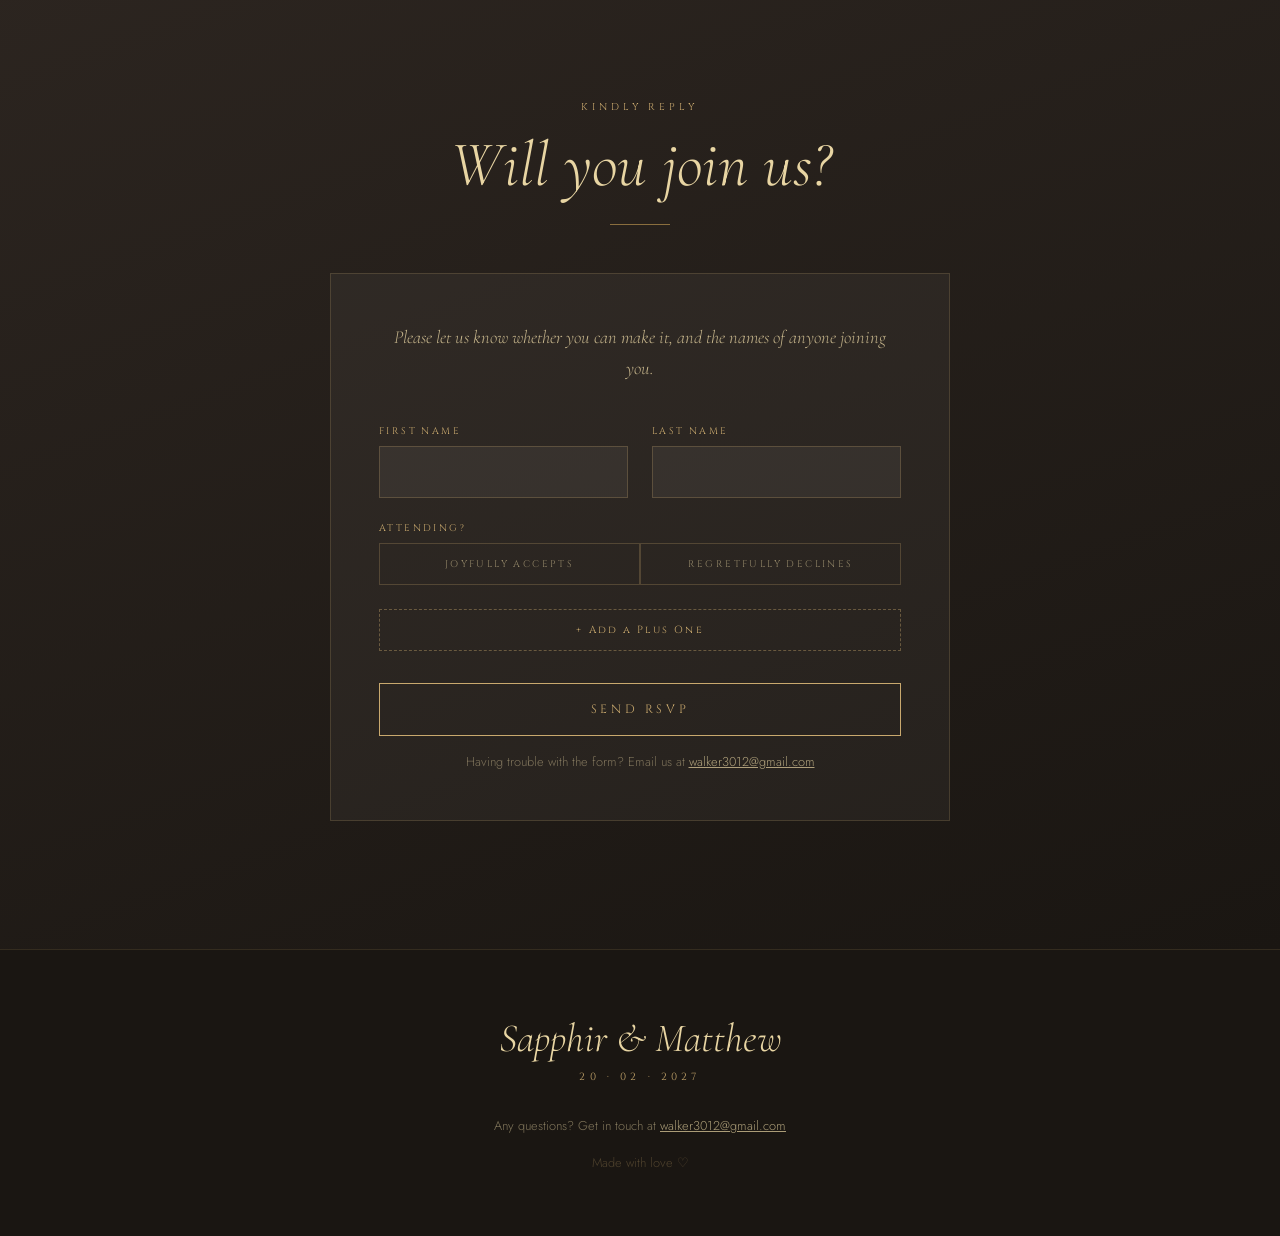
==== commit 8a9aa8ea: "Add RSVP form and children card to evening site - RSVP section posting to Formspree (xeaarbpn) via f" ====
--- a/evening/index.html
+++ b/evening/index.html
@@ -22,6 +22,7 @@
   <a href="#timeline">The Evening</a>
   <a href="#venue">Venue</a>
   <a href="#travel">Travel</a>
+  <a href="#rsvp">RSVP</a>
 </nav>
 
 <!-- HERO -->
@@ -53,7 +54,7 @@
   <h2 class="section-title reveal">What you need to know.</h2>
   <div class="section-rule reveal"></div>
 
-  <div class="info-cards info-cards-two">
+  <div class="info-cards">
     <div class="info-card reveal">
       <span class="icon">💳</span>
       <h3>Payments</h3>
@@ -65,6 +66,13 @@
       <h3>Gifts</h3>
       <p>Your presence is our greatest gift, but if you'd like to give something special, please consider supporting our honeymoon fund via the link below.</p>
       <p><br /><a href="https://paypal.me/MathWalker" target="_blank" rel="noopener noreferrer">Honeymoon Donation →</a></p>
+    </div>
+
+    <div class="info-card reveal">
+      <span class="icon">🧸</span>
+      <h3>Children</h3>
+      <p>We love your little ones, but we kindly ask that you leave children at home with family for the evening so everyone can relax and celebrate with us.</p>
+      <p><br />You will see a few young children on the night — they are our direct family and part of the wedding party. Thank you for understanding.</p>
     </div>
   </div>
 </section>
@@ -166,6 +174,58 @@
   </div>
 </section>
 
+<!-- RSVP -->
+<section id="rsvp">
+  <span class="section-label reveal">Kindly Reply</span>
+  <h2 class="section-title reveal">Will you join us?</h2>
+  <div class="section-rule reveal"></div>
+
+  <div class="rsvp-form-wrap reveal">
+    <p class="rsvp-intro">Please let us know whether you can make it, and the names of anyone joining you.</p>
+
+    <div id="rsvp-success" role="status" hidden>
+      <h3>Thank you!</h3>
+      <p>Your RSVP has been received. We can't wait to celebrate with you.</p>
+    </div>
+
+    <form id="rsvp-form" action="https://formspree.io/f/xeaarbpn" method="POST">
+      <input type="hidden" name="_subject" value="Evening RSVP" />
+
+      <div class="form-row">
+        <div class="form-group">
+          <label for="first_name">First Name</label>
+          <input type="text" id="first_name" name="first_name" autocomplete="given-name" required />
+        </div>
+        <div class="form-group">
+          <label for="last_name">Last Name</label>
+          <input type="text" id="last_name" name="last_name" autocomplete="family-name" required />
+        </div>
+      </div>
+
+      <div class="form-group form-block">
+        <span class="field-label" id="attending-label">Attending?</span>
+        <div class="radio-group" role="radiogroup" aria-labelledby="attending-label">
+          <input type="radio" id="attending_yes" name="attending" value="Yes" required />
+          <label for="attending_yes">Joyfully Accepts</label>
+          <input type="radio" id="attending_no" name="attending" value="No" />
+          <label for="attending_no">Regretfully Declines</label>
+        </div>
+      </div>
+
+      <div id="plus-ones">
+        <div id="plus-one-rows"></div>
+        <button type="button" class="btn-add-guest" id="btn-add-guest">+ Add a Plus One</button>
+      </div>
+
+      <button type="submit" class="submit-btn"><span>Send RSVP</span></button>
+      <p class="form-error" id="rsvp-error" role="alert" hidden></p>
+      <p class="form-note">
+        Having trouble with the form? Email us at <a href="mailto:walker3012@gmail.com">walker3012@gmail.com</a>
+      </p>
+    </form>
+  </div>
+</section>
+
 <!-- FOOTER -->
 <footer>
   <p class="footer-names">Sapphir &amp; Matthew</p>
--- a/evening/styles.css
+++ b/evening/styles.css
@@ -400,10 +400,6 @@
       max-width: 1000px;
       margin: 0 auto;
     }
-    .info-cards-two {
-      grid-template-columns: repeat(2, 1fr);
-      max-width: 760px;
-    }
     .info-card {
       padding: 2.5rem 2rem;
       background: var(--ivory);
@@ -434,6 +430,165 @@
     }
 
     /* ============================================================
+       RSVP
+    ============================================================ */
+    #rsvp {
+      background: linear-gradient(160deg, var(--night) 0%, var(--deep) 100%);
+    }
+    #rsvp .section-title { color: var(--gold-light); }
+    #rsvp .section-rule { background: var(--gold-dark); }
+    .rsvp-form-wrap {
+      max-width: 620px;
+      margin: 0 auto;
+      padding: 3rem;
+      background: rgba(250,246,239,0.04);
+      border: 1px solid rgba(201,169,110,0.2);
+    }
+    .rsvp-intro {
+      font-family: 'Cormorant Garamond', serif;
+      font-size: 1.15rem;
+      font-style: italic;
+      color: var(--gold-light);
+      text-align: center;
+      margin-bottom: 2.5rem;
+      opacity: 0.8;
+      line-height: 1.7;
+    }
+    .form-row {
+      display: grid;
+      grid-template-columns: 1fr 1fr;
+      gap: 1.5rem;
+      margin-bottom: 1.5rem;
+    }
+    .form-group {
+      display: flex;
+      flex-direction: column;
+      gap: 0.5rem;
+    }
+    .form-block { margin-bottom: 1.5rem; }
+    #rsvp label, #rsvp .field-label {
+      font-family: 'Cinzel', serif;
+      font-size: 0.6rem;
+      letter-spacing: 0.25em;
+      text-transform: uppercase;
+      color: var(--gold);
+    }
+    #rsvp input[type=text] {
+      background: rgba(255,255,255,0.05);
+      border: 1px solid rgba(201,169,110,0.25);
+      border-radius: 0;
+      padding: 0.85rem 1rem;
+      color: var(--gold-light);
+      font-family: 'Jost', sans-serif;
+      font-size: 1rem;
+      font-weight: 300;
+      outline: none;
+      width: 100%;
+      transition: border-color 0.3s, background 0.3s;
+    }
+    #rsvp input[type=text]:focus {
+      border-color: var(--gold);
+      background: rgba(201,169,110,0.06);
+    }
+    .radio-group { display: flex; }
+    .radio-group input[type=radio] {
+      position: absolute;
+      opacity: 0;
+      width: 1px; height: 1px;
+    }
+    #rsvp .radio-group label {
+      flex: 1;
+      text-align: center;
+      padding: 0.85rem 0.5rem;
+      border: 1px solid rgba(201,169,110,0.25);
+      cursor: pointer;
+      color: rgba(232,213,163,0.55);
+      transition: all 0.3s;
+    }
+    #rsvp .radio-group label:hover { border-color: var(--gold); color: var(--gold); }
+    #rsvp .radio-group input[type=radio]:checked + label {
+      background: var(--gold);
+      color: var(--deep);
+      border-color: var(--gold);
+    }
+    #rsvp .radio-group input[type=radio]:focus-visible + label {
+      outline: 2px solid var(--gold-light);
+      outline-offset: 2px;
+    }
+    .plus-one-row {
+      display: flex;
+      align-items: flex-end;
+      gap: 0.75rem;
+      margin-bottom: 1rem;
+    }
+    .plus-one-row .form-group { flex: 1; }
+    .btn-remove-guest {
+      background: none;
+      border: 1px solid rgba(201,169,110,0.25);
+      color: var(--gold);
+      width: 2.9rem;
+      height: 2.9rem;
+      flex-shrink: 0;
+      font-size: 1rem;
+      cursor: pointer;
+      transition: border-color 0.3s;
+    }
+    .btn-remove-guest:hover { border-color: var(--gold); }
+    .btn-add-guest {
+      background: none;
+      border: 1px dashed rgba(201,169,110,0.4);
+      color: var(--gold);
+      font-family: 'Cinzel', serif;
+      font-size: 0.65rem;
+      letter-spacing: 0.2em;
+      padding: 0.8rem 1.5rem;
+      cursor: pointer;
+      width: 100%;
+      margin-bottom: 2rem;
+      transition: all 0.3s;
+    }
+    .btn-add-guest:hover { border-color: var(--gold); background: rgba(201,169,110,0.06); }
+    .submit-btn {
+      width: 100%;
+      padding: 1.1rem;
+      background: transparent;
+      border: 1px solid var(--gold);
+      color: var(--gold);
+      font-family: 'Cinzel', serif;
+      font-size: 0.75rem;
+      letter-spacing: 0.3em;
+      text-transform: uppercase;
+      cursor: pointer;
+      transition: background 0.3s, color 0.3s;
+    }
+    .submit-btn:hover:not(:disabled) { background: var(--gold); color: var(--deep); }
+    .submit-btn:disabled { opacity: 0.6; cursor: wait; }
+    .form-error {
+      margin-top: 1rem;
+      text-align: center;
+      font-size: 0.9rem;
+      color: #e8a3a3;
+    }
+    .form-note {
+      font-size: 0.8rem;
+      color: rgba(232,213,163,0.45);
+      text-align: center;
+      margin-top: 1rem;
+      line-height: 1.6;
+    }
+    .form-note a { color: rgba(232,213,163,0.7); }
+    #rsvp-success { text-align: center; padding: 1rem 0; }
+    #rsvp-success h3 {
+      font-family: 'Cormorant Garamond', serif;
+      font-size: 2.4rem;
+      font-style: italic;
+      font-weight: 300;
+      color: var(--gold-light);
+      margin-bottom: 0.75rem;
+    }
+    #rsvp-success p { color: rgba(232,213,163,0.7); line-height: 1.8; }
+
+    /* ============================================================
        FOOTER
     ============================================================ */
     footer {
@@ -494,6 +649,8 @@
     ============================================================ */
     @media (max-width: 900px) {
       .venue-grid, .info-cards { grid-template-columns: 1fr; }
+      .form-row { grid-template-columns: 1fr; }
+      .rsvp-form-wrap { padding: 2rem 1.25rem; }
       nav {
         flex-wrap: wrap;
         gap: 0.7rem 1.4rem;
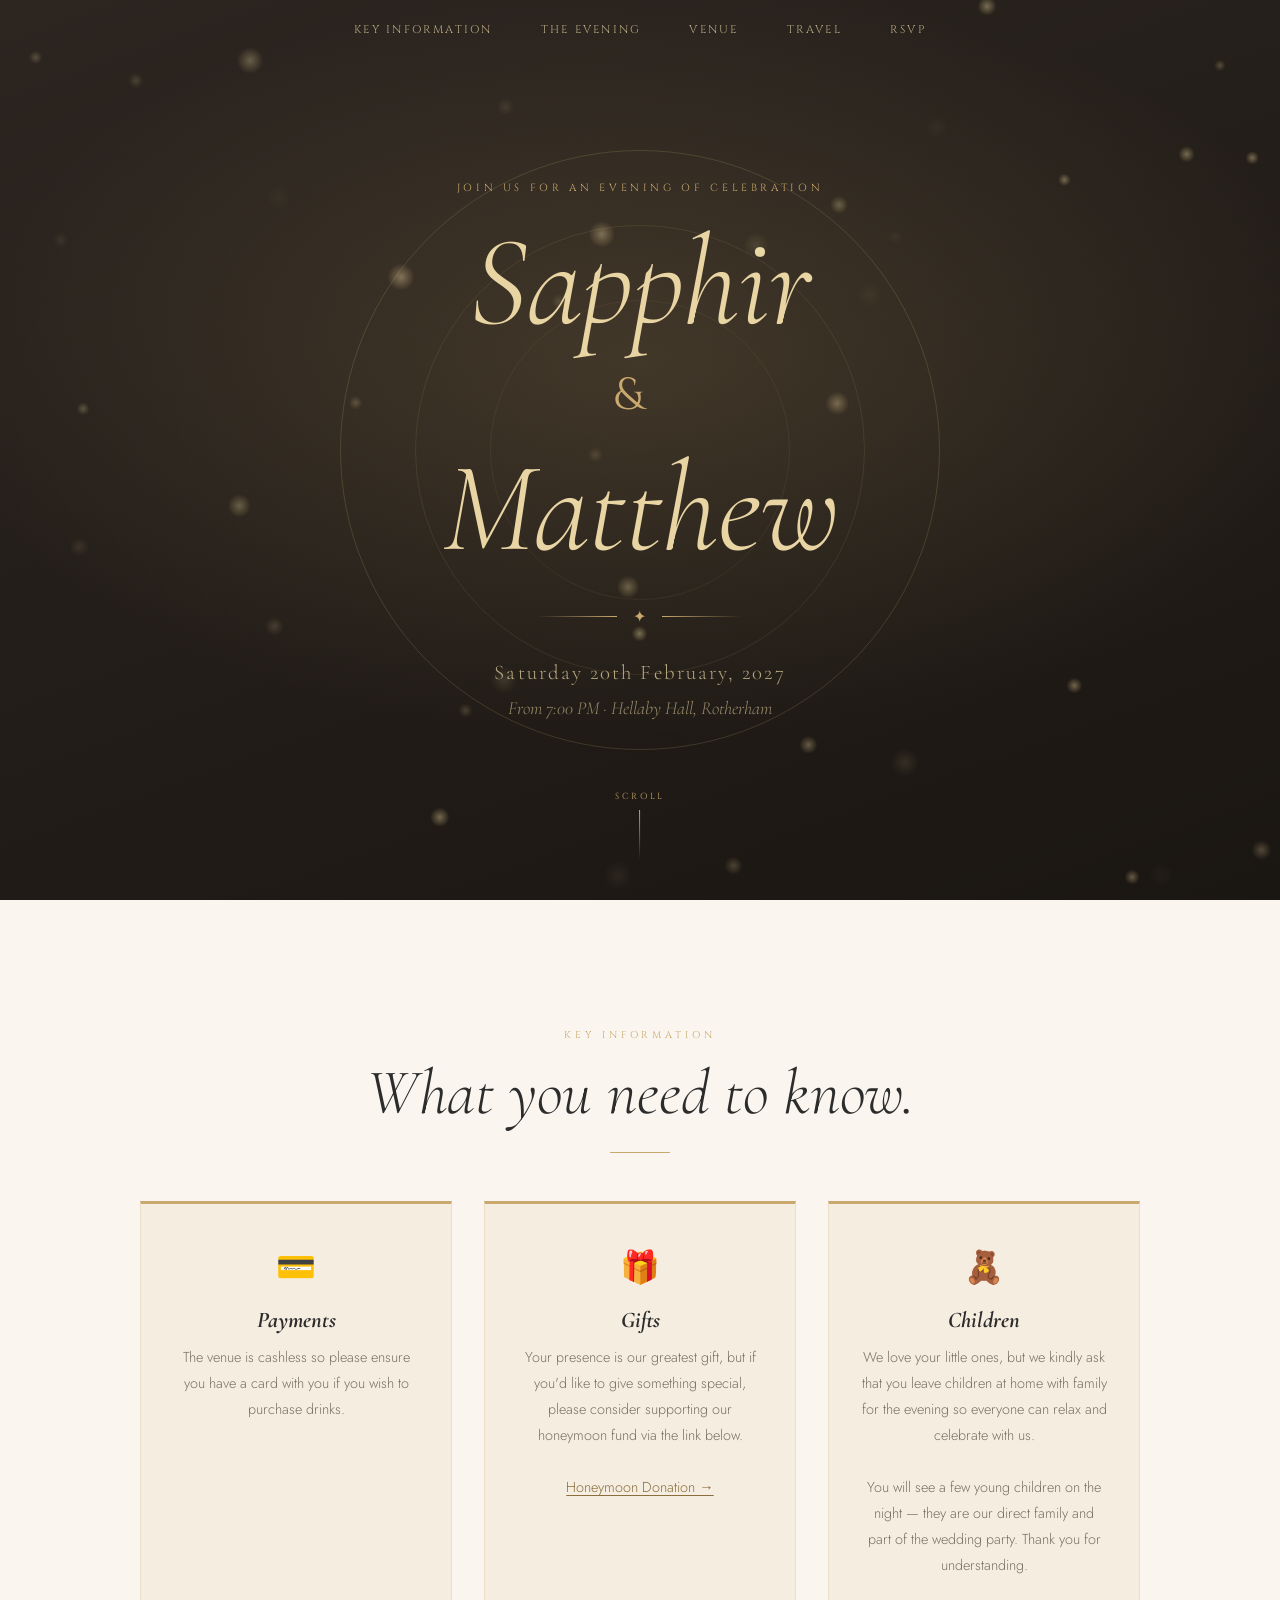
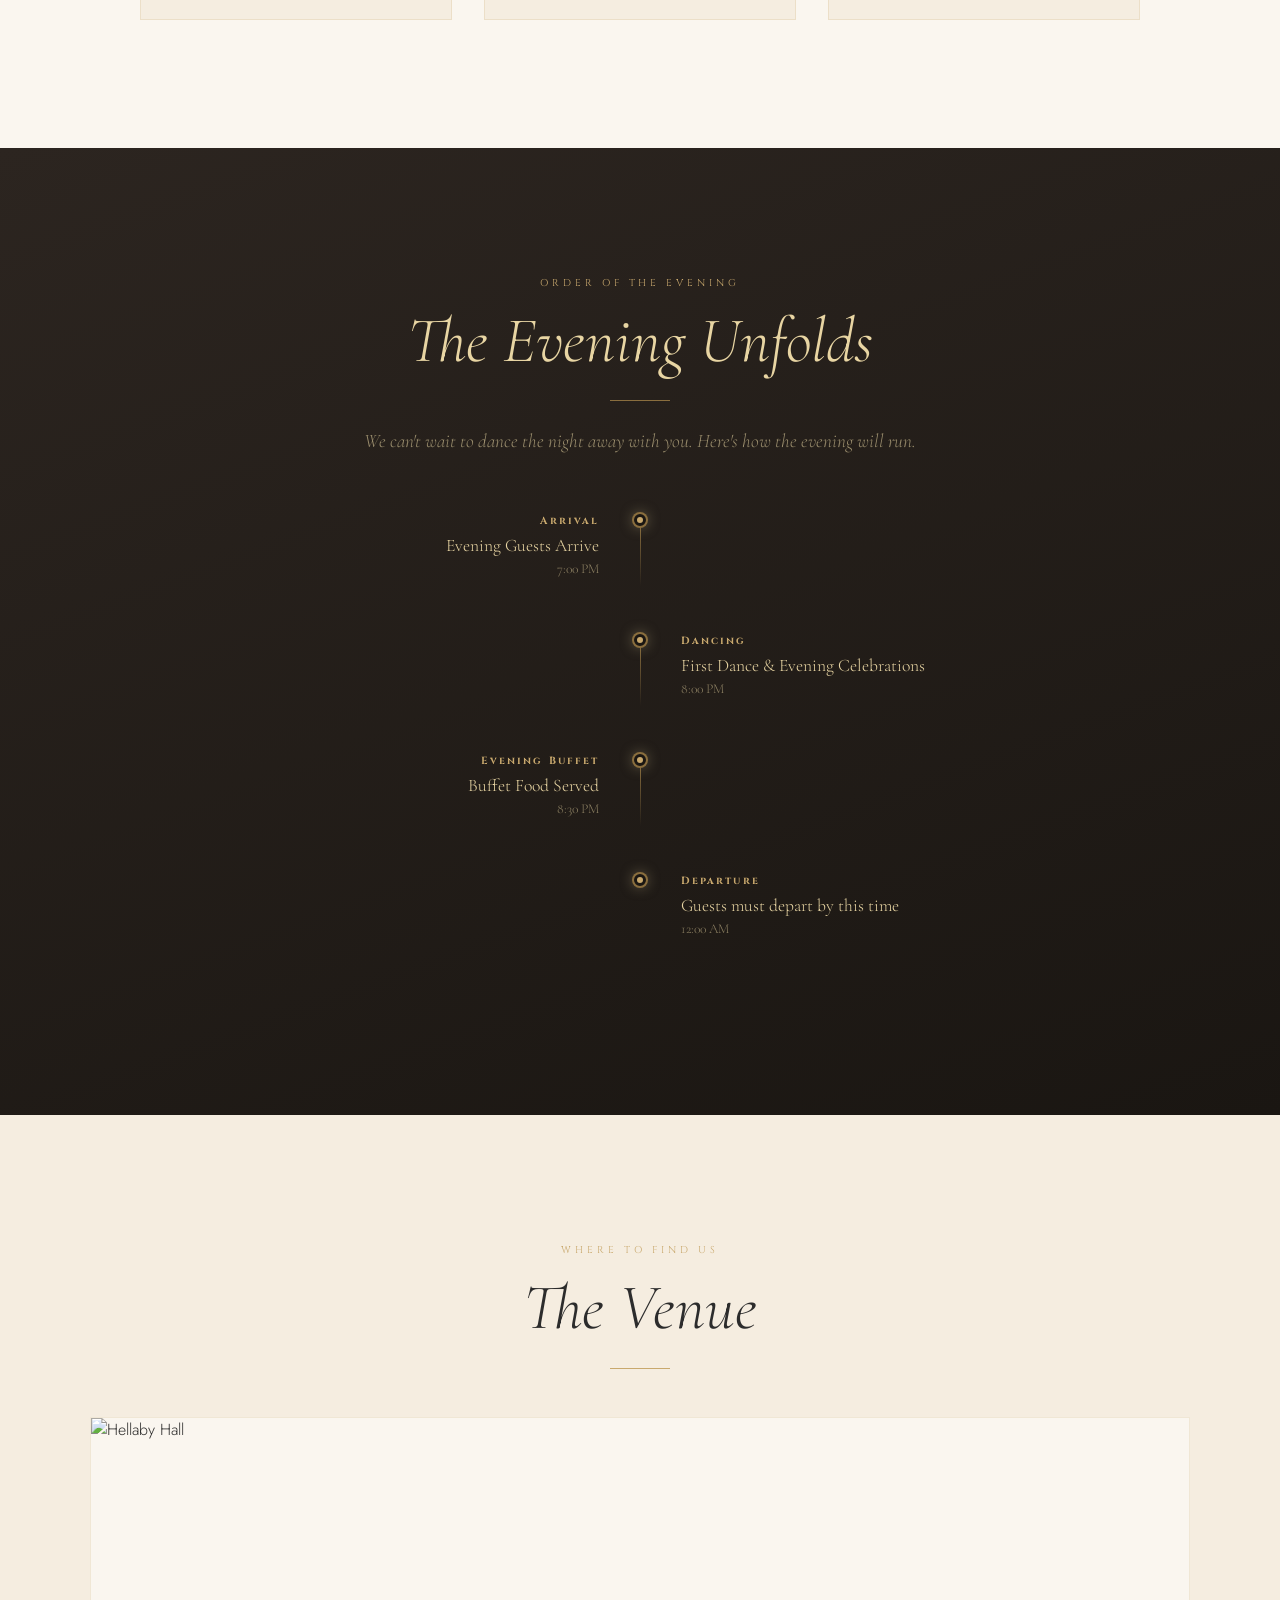
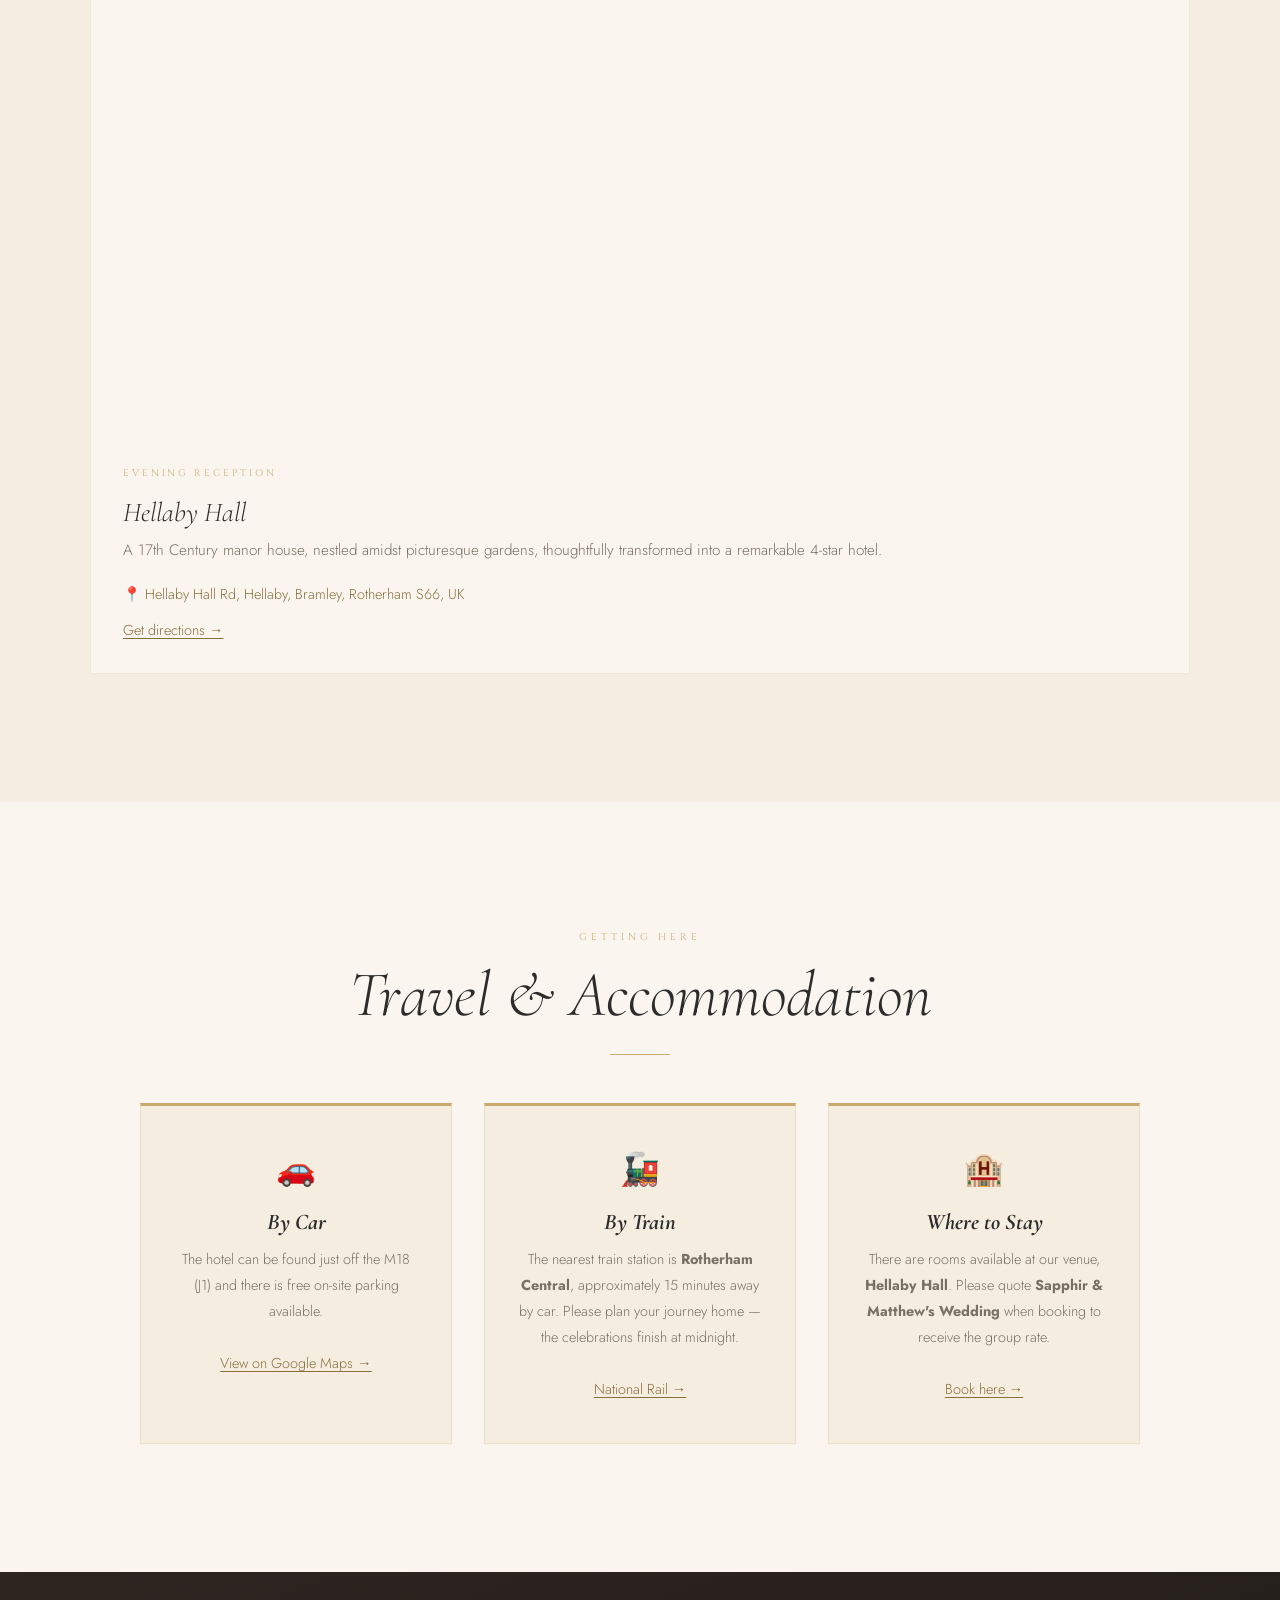
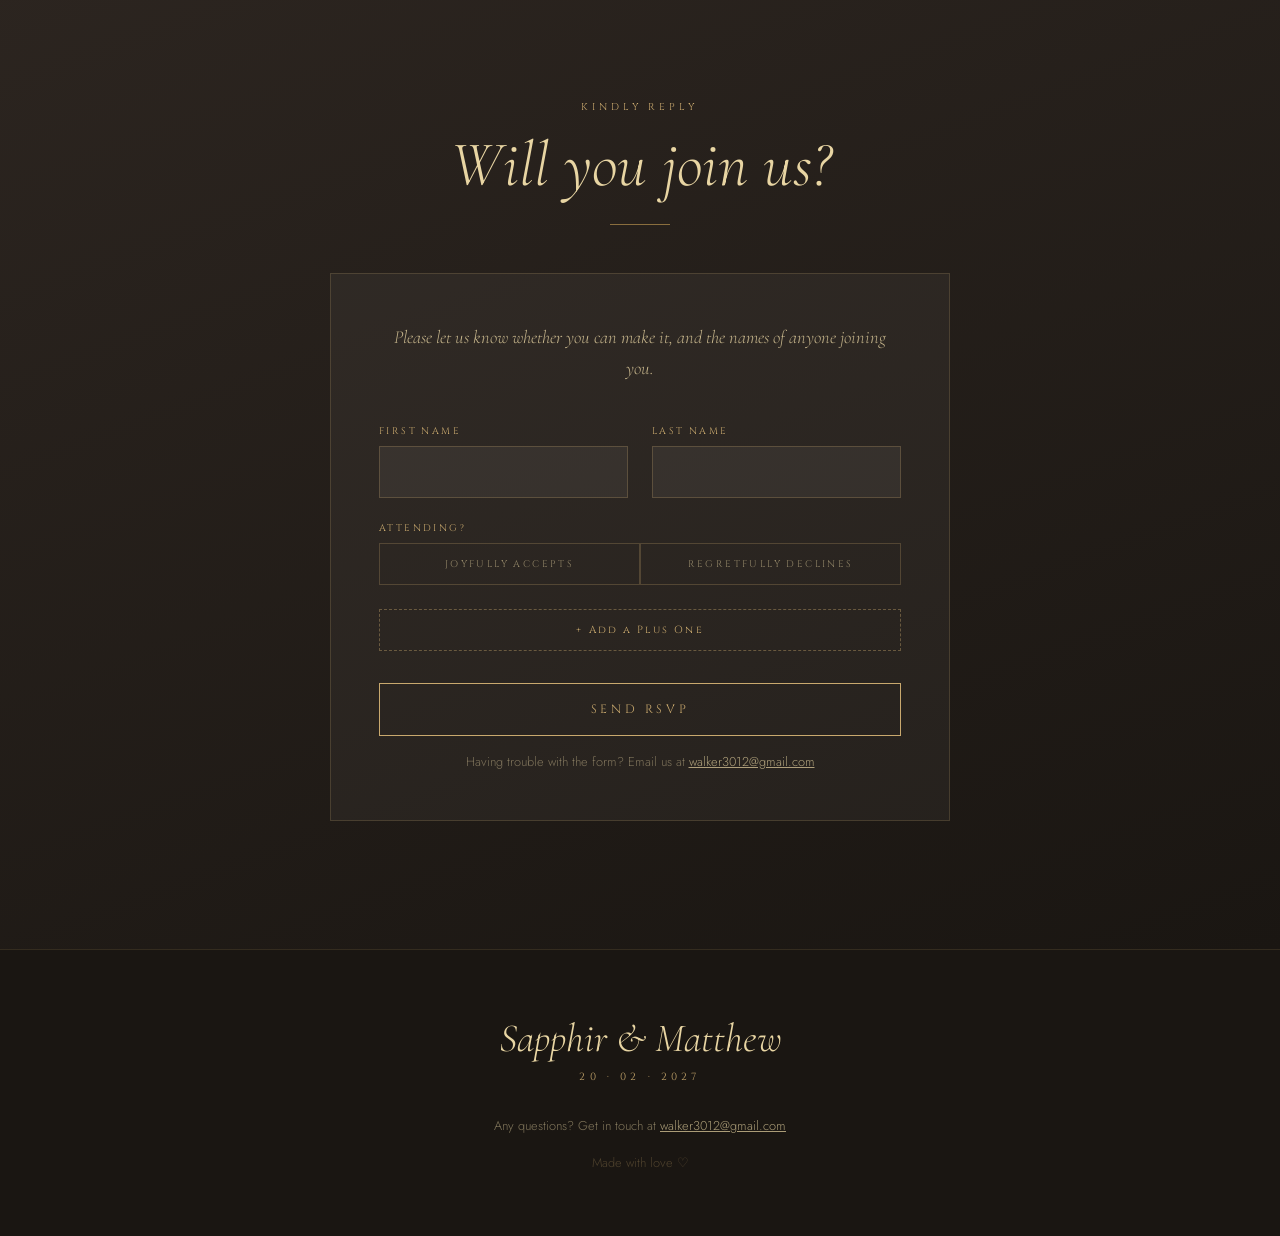
==== commit ca8141b4: "Make the evening RSVP decline button run away The first three taps on "Regretfully Declines" make it" ====
--- a/evening/index.html
+++ b/evening/index.html
@@ -210,6 +210,7 @@
           <input type="radio" id="attending_no" name="attending" value="No" />
           <label for="attending_no">Regretfully Declines</label>
         </div>
+        <p class="attend-note" id="attend-note" role="status" hidden></p>
       </div>
 
       <div id="plus-ones">
@@ -224,6 +225,16 @@
       </p>
     </form>
   </div>
+
+  <!-- Shown when someone finally catches the decline button -->
+  <dialog id="decline-dialog" class="decline-dialog" aria-labelledby="decline-question">
+    <p class="dialog-step" id="decline-step"></p>
+    <p class="dialog-question" id="decline-question"></p>
+    <div class="dialog-actions">
+      <button type="button" class="dialog-btn" value="yes">Yes</button>
+      <button type="button" class="dialog-btn" value="no">No</button>
+    </div>
+  </dialog>
 </section>
 
 <!-- FOOTER -->
--- a/evening/styles.css
+++ b/evening/styles.css
@@ -577,6 +577,71 @@
       line-height: 1.6;
     }
     .form-note a { color: rgba(232,213,163,0.7); }
+    /* Runaway decline button + double-negative dialog */
+    .runaway-btn {
+      position: fixed;
+      z-index: 200;
+      padding: 0.85rem 0.5rem;
+      background: var(--deep);
+      border: 1px solid var(--gold);
+      color: var(--gold);
+      font-family: 'Cinzel', serif;
+      font-size: 0.6rem;
+      letter-spacing: 0.25em;
+      text-transform: uppercase;
+      box-shadow: 0 8px 30px rgba(0,0,0,0.55);
+      cursor: pointer;
+      touch-action: manipulation;
+      transition: left 0.35s cubic-bezier(.3,1.4,.6,1), top 0.35s cubic-bezier(.3,1.4,.6,1);
+    }
+    .attend-note {
+      margin-top: 0.75rem;
+      font-family: 'Cormorant Garamond', serif;
+      font-size: 1.05rem;
+      font-style: italic;
+      line-height: 1.6;
+      color: var(--gold-light);
+    }
+    .decline-dialog {
+      margin: auto;
+      width: min(420px, calc(100vw - 32px));
+      padding: 2.25rem 1.5rem 1.75rem;
+      background: var(--night);
+      border: 1px solid var(--gold);
+      color: var(--gold-light);
+      text-align: center;
+    }
+    .decline-dialog::backdrop { background: rgba(10, 8, 6, 0.8); }
+    .dialog-step {
+      font-family: 'Cinzel', serif;
+      font-size: 0.6rem;
+      letter-spacing: 0.3em;
+      text-transform: uppercase;
+      color: var(--gold);
+      margin-bottom: 1rem;
+    }
+    .dialog-question {
+      font-family: 'Cormorant Garamond', serif;
+      font-size: 1.5rem;
+      font-style: italic;
+      line-height: 1.35;
+      margin-bottom: 1.75rem;
+    }
+    .dialog-actions { display: flex; gap: 0.75rem; }
+    .dialog-btn {
+      flex: 1;
+      padding: 0.9rem;
+      background: transparent;
+      border: 1px solid var(--gold);
+      color: var(--gold);
+      font-family: 'Cinzel', serif;
+      font-size: 0.75rem;
+      letter-spacing: 0.3em;
+      text-transform: uppercase;
+      cursor: pointer;
+      touch-action: manipulation;
+    }
+    .dialog-btn:hover, .dialog-btn:focus-visible { background: var(--gold); color: var(--deep); }
     #rsvp-success { text-align: center; padding: 1rem 0; }
     #rsvp-success h3 {
       font-family: 'Cormorant Garamond', serif;
@@ -642,6 +707,7 @@
     }
     @media (prefers-reduced-motion: reduce) {
       #lights-canvas { display: none; }
+      .runaway-btn { transition: none; }
     }
 
     /* ============================================================
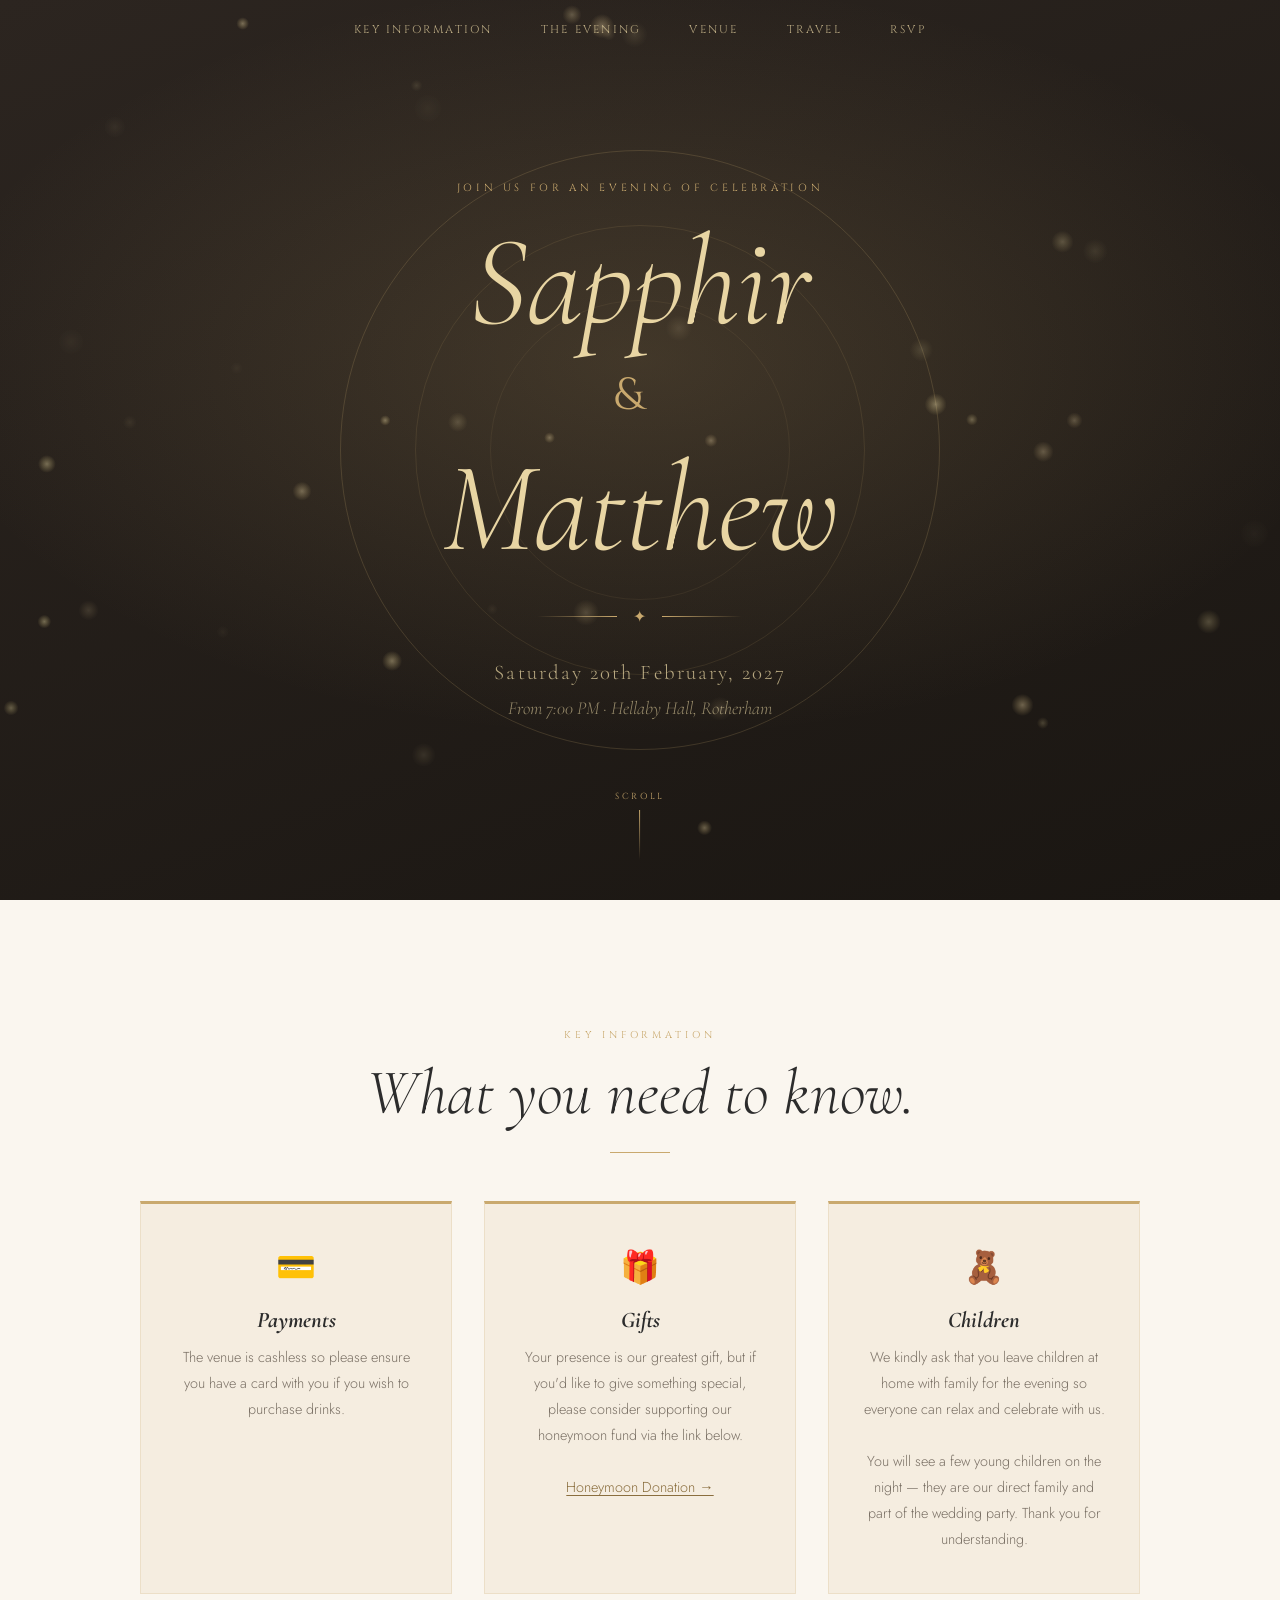
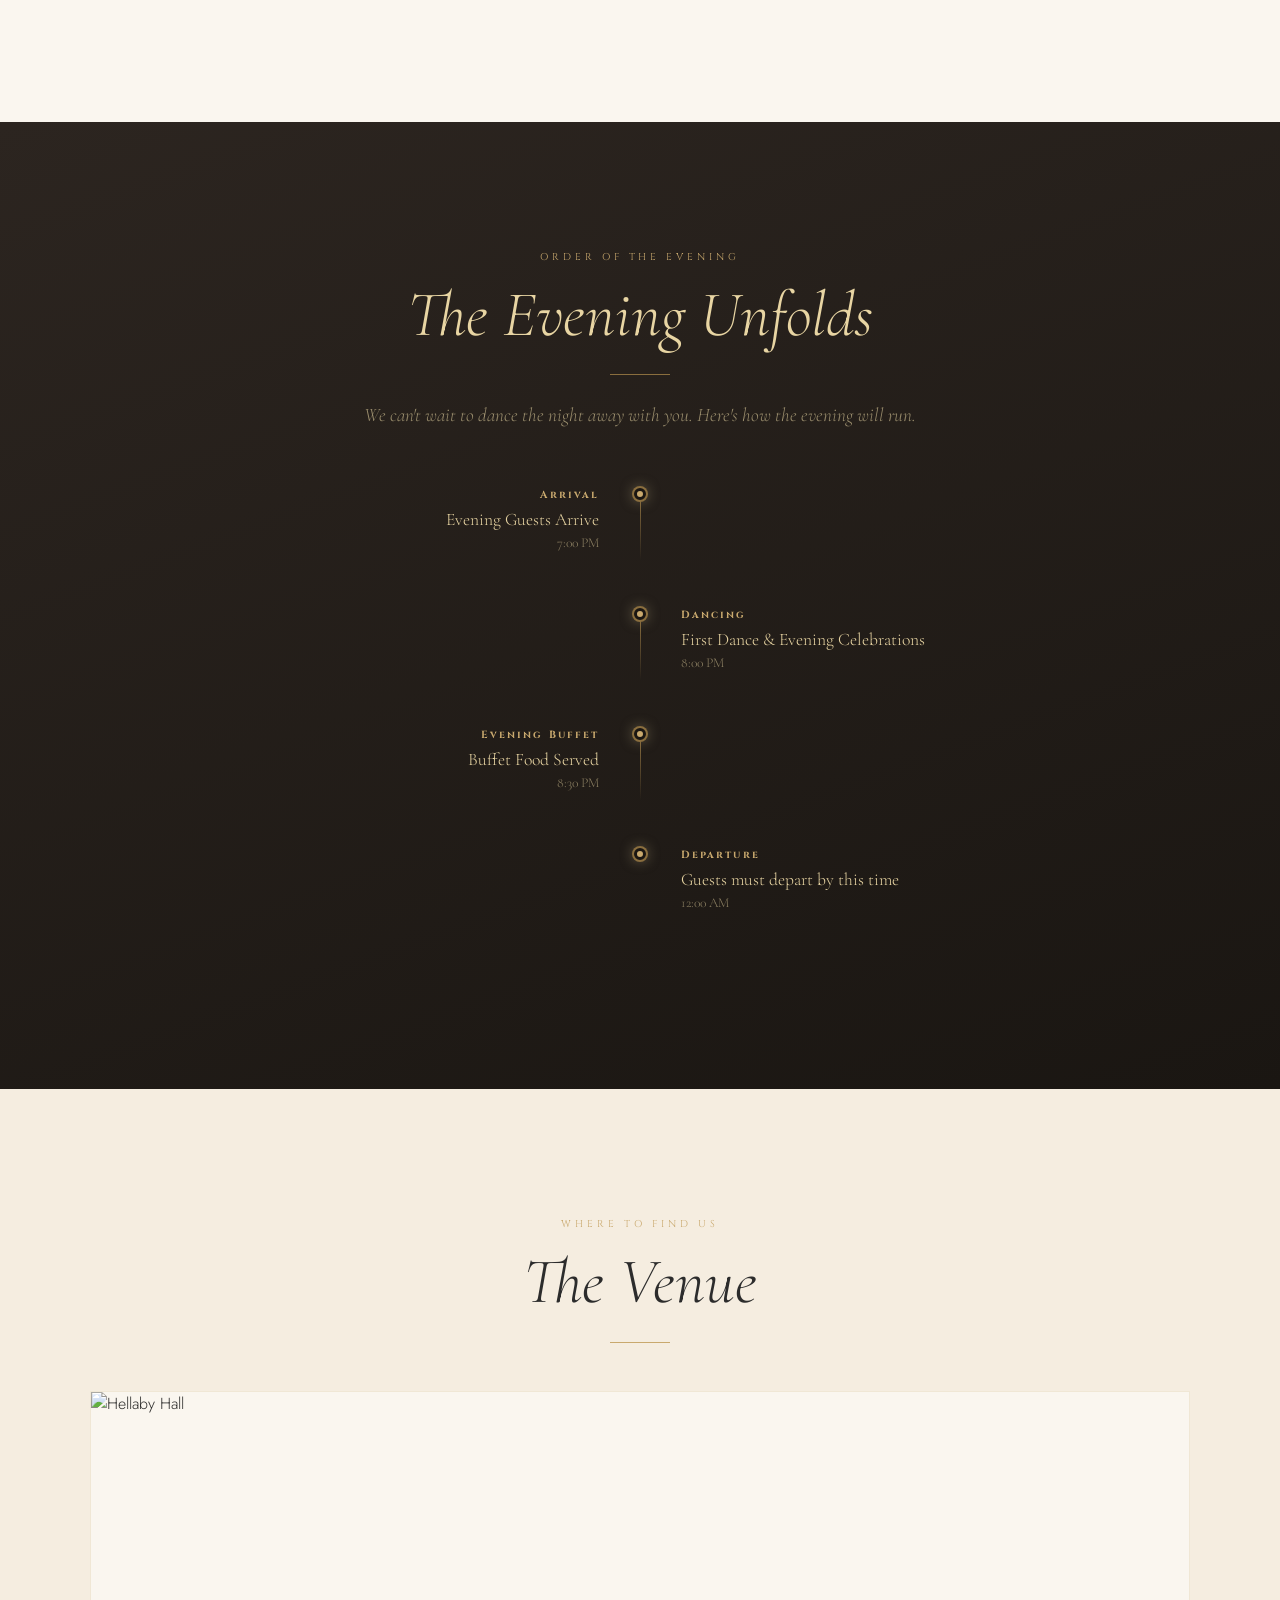
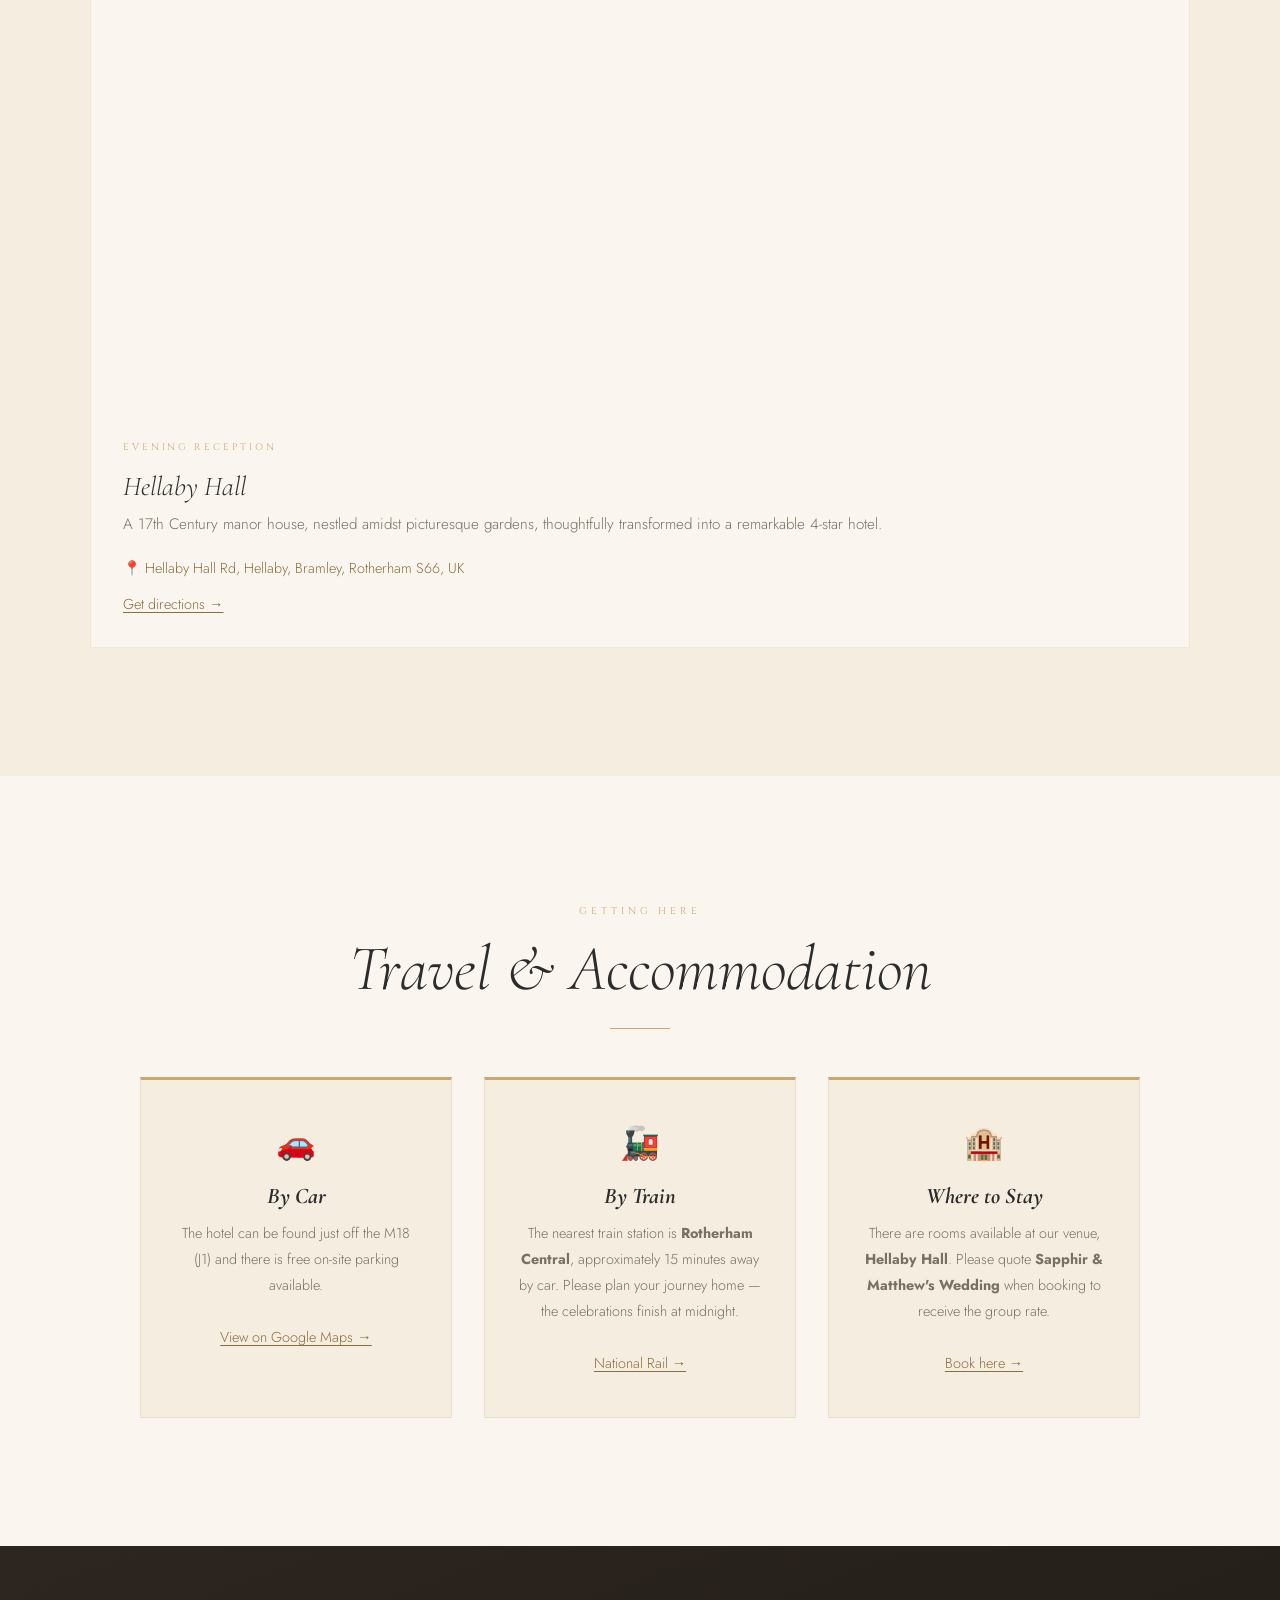
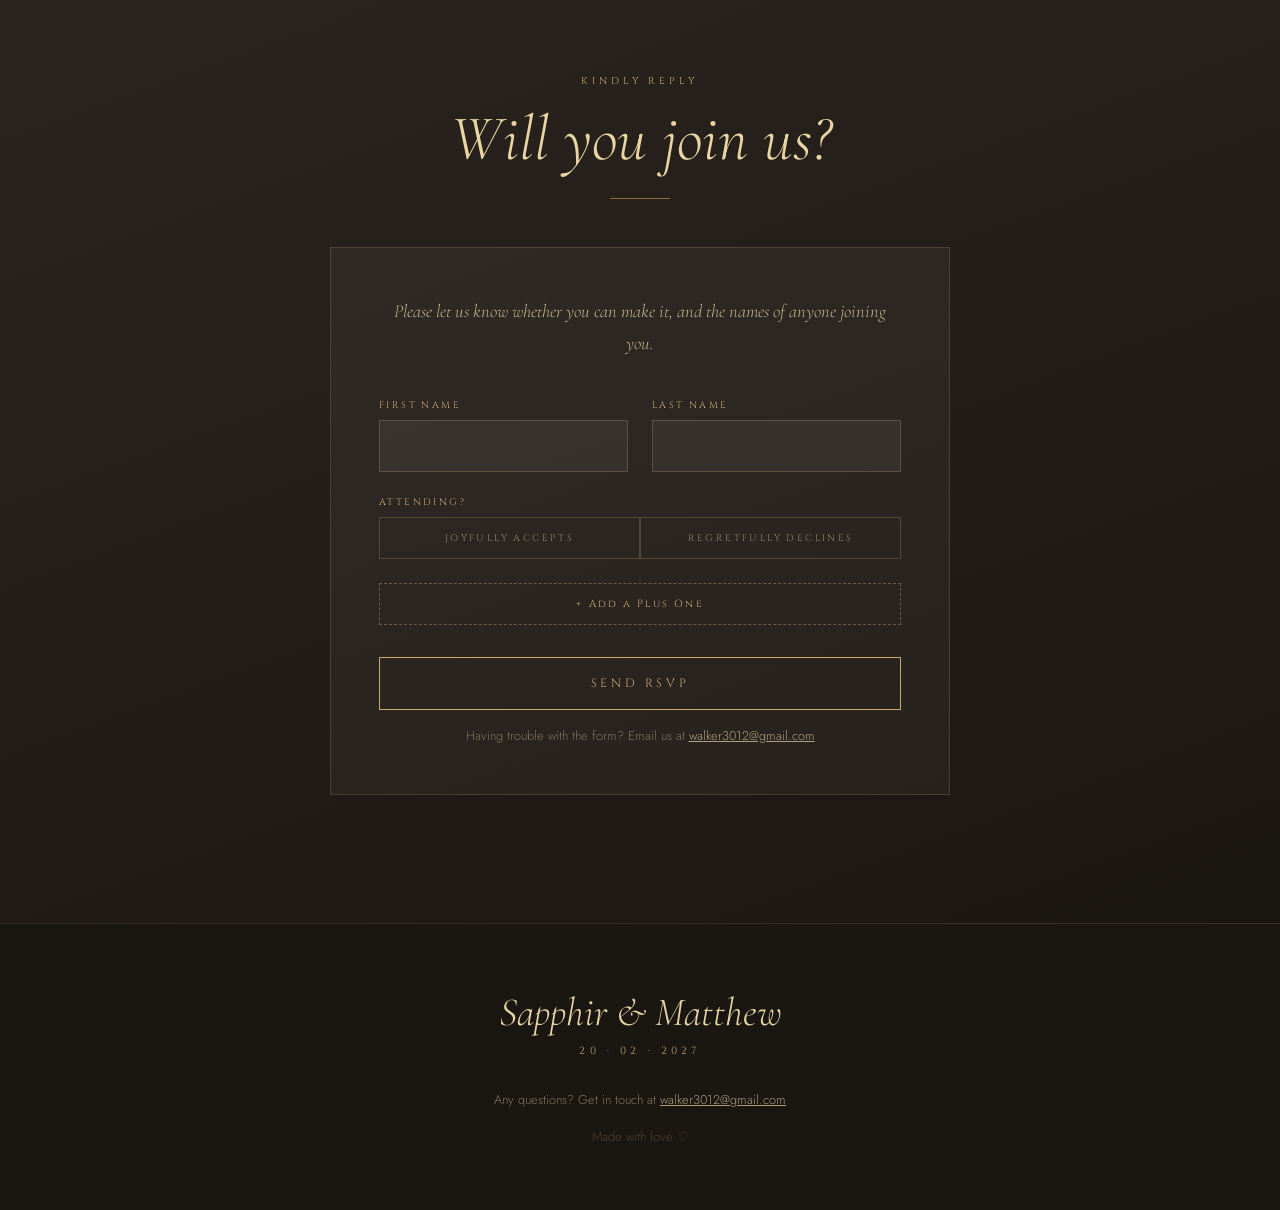
==== commit 3c181e10: "Tweak evening children card wording and decline-button chase - Children card now opens with "We kind" ====
--- a/evening/index.html
+++ b/evening/index.html
@@ -71,7 +71,7 @@
     <div class="info-card reveal">
       <span class="icon">🧸</span>
       <h3>Children</h3>
-      <p>We love your little ones, but we kindly ask that you leave children at home with family for the evening so everyone can relax and celebrate with us.</p>
+      <p>We kindly ask that you leave children at home with family for the evening so everyone can relax and celebrate with us.</p>
       <p><br />You will see a few young children on the night — they are our direct family and part of the wedding party. Thank you for understanding.</p>
     </div>
   </div>
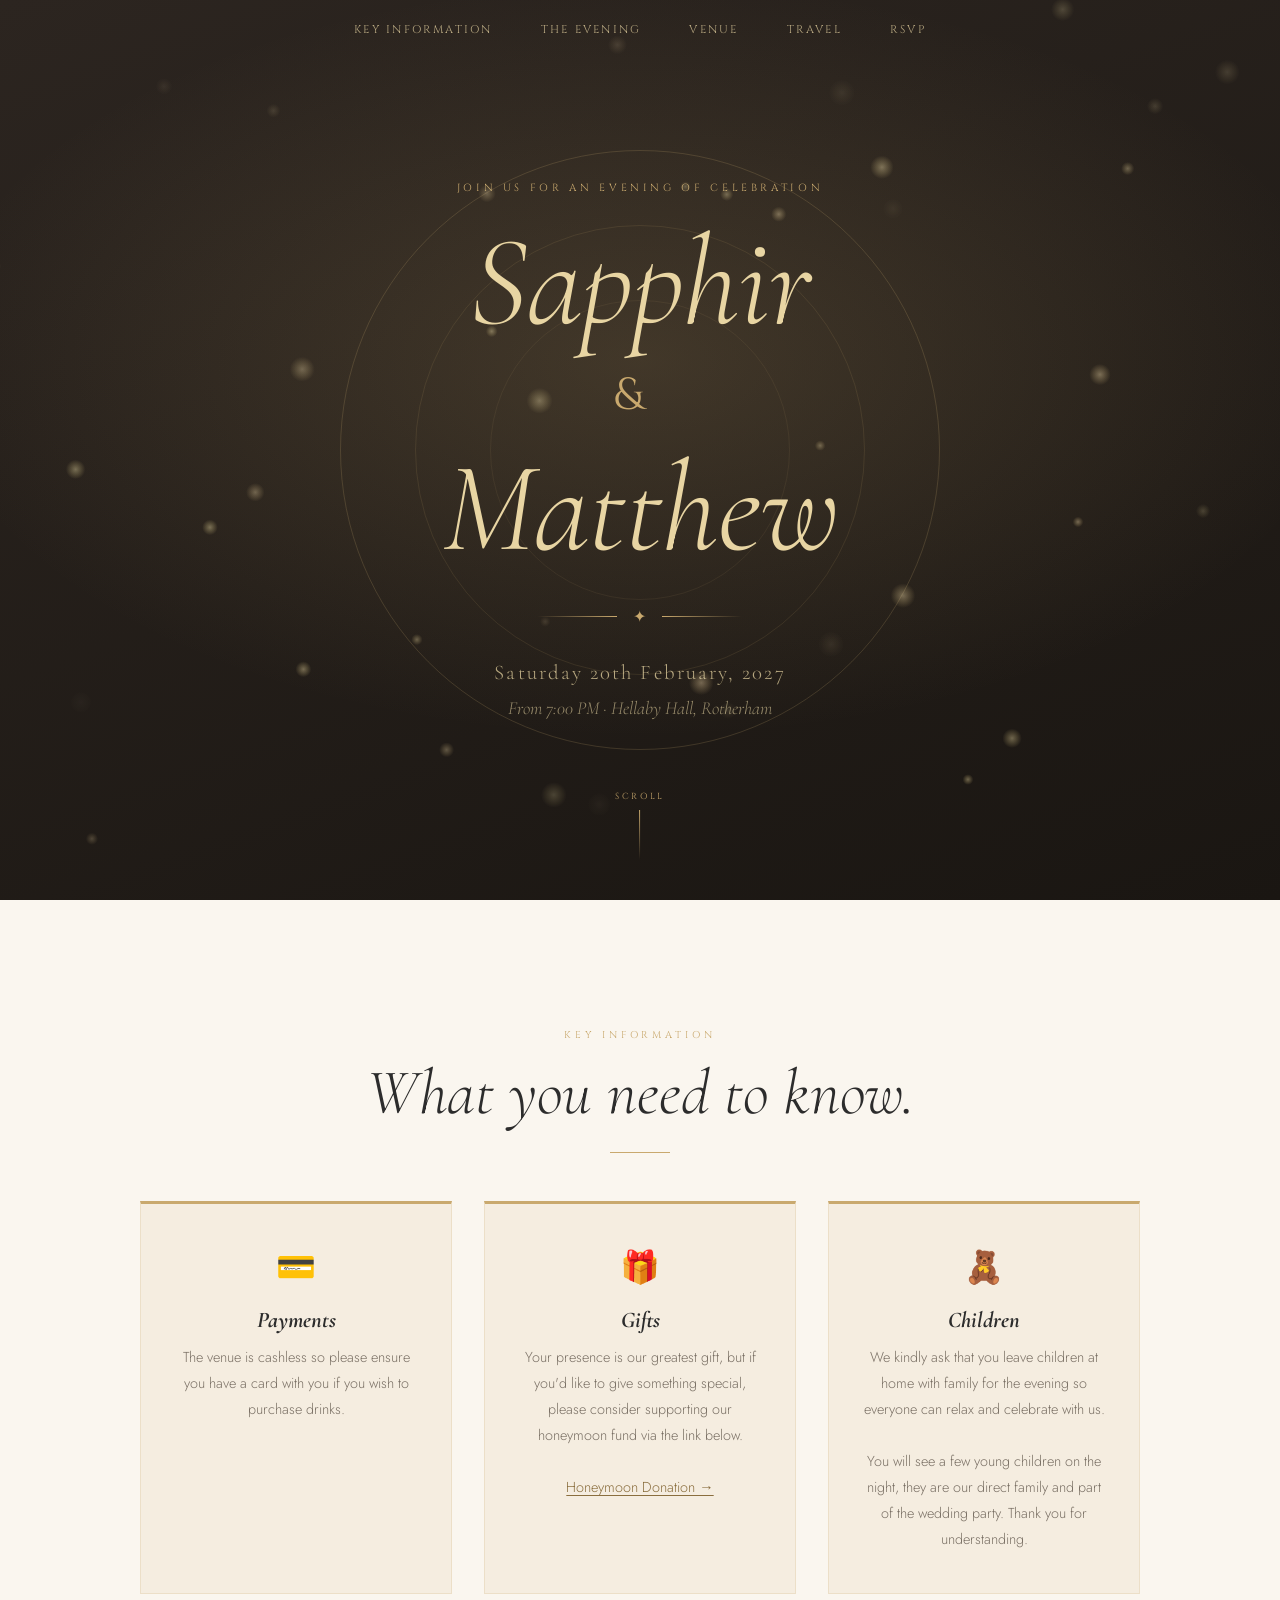
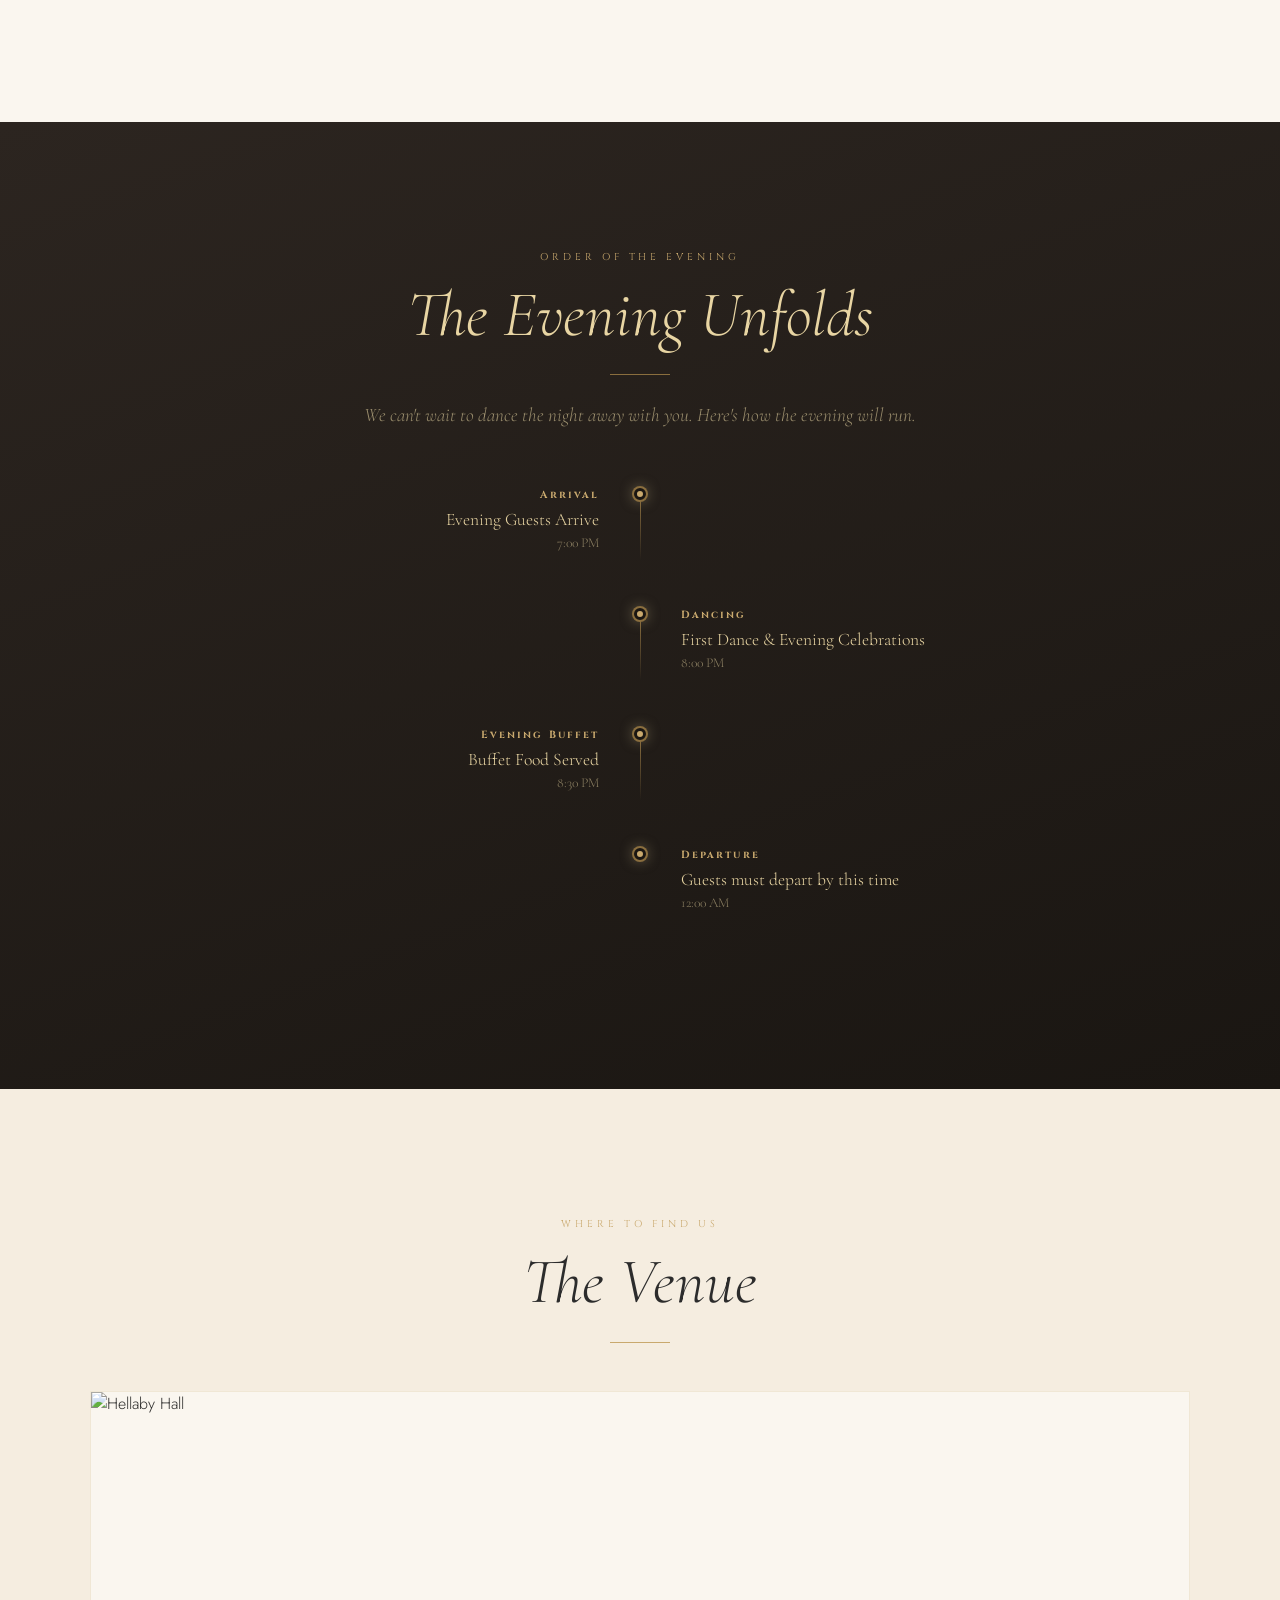
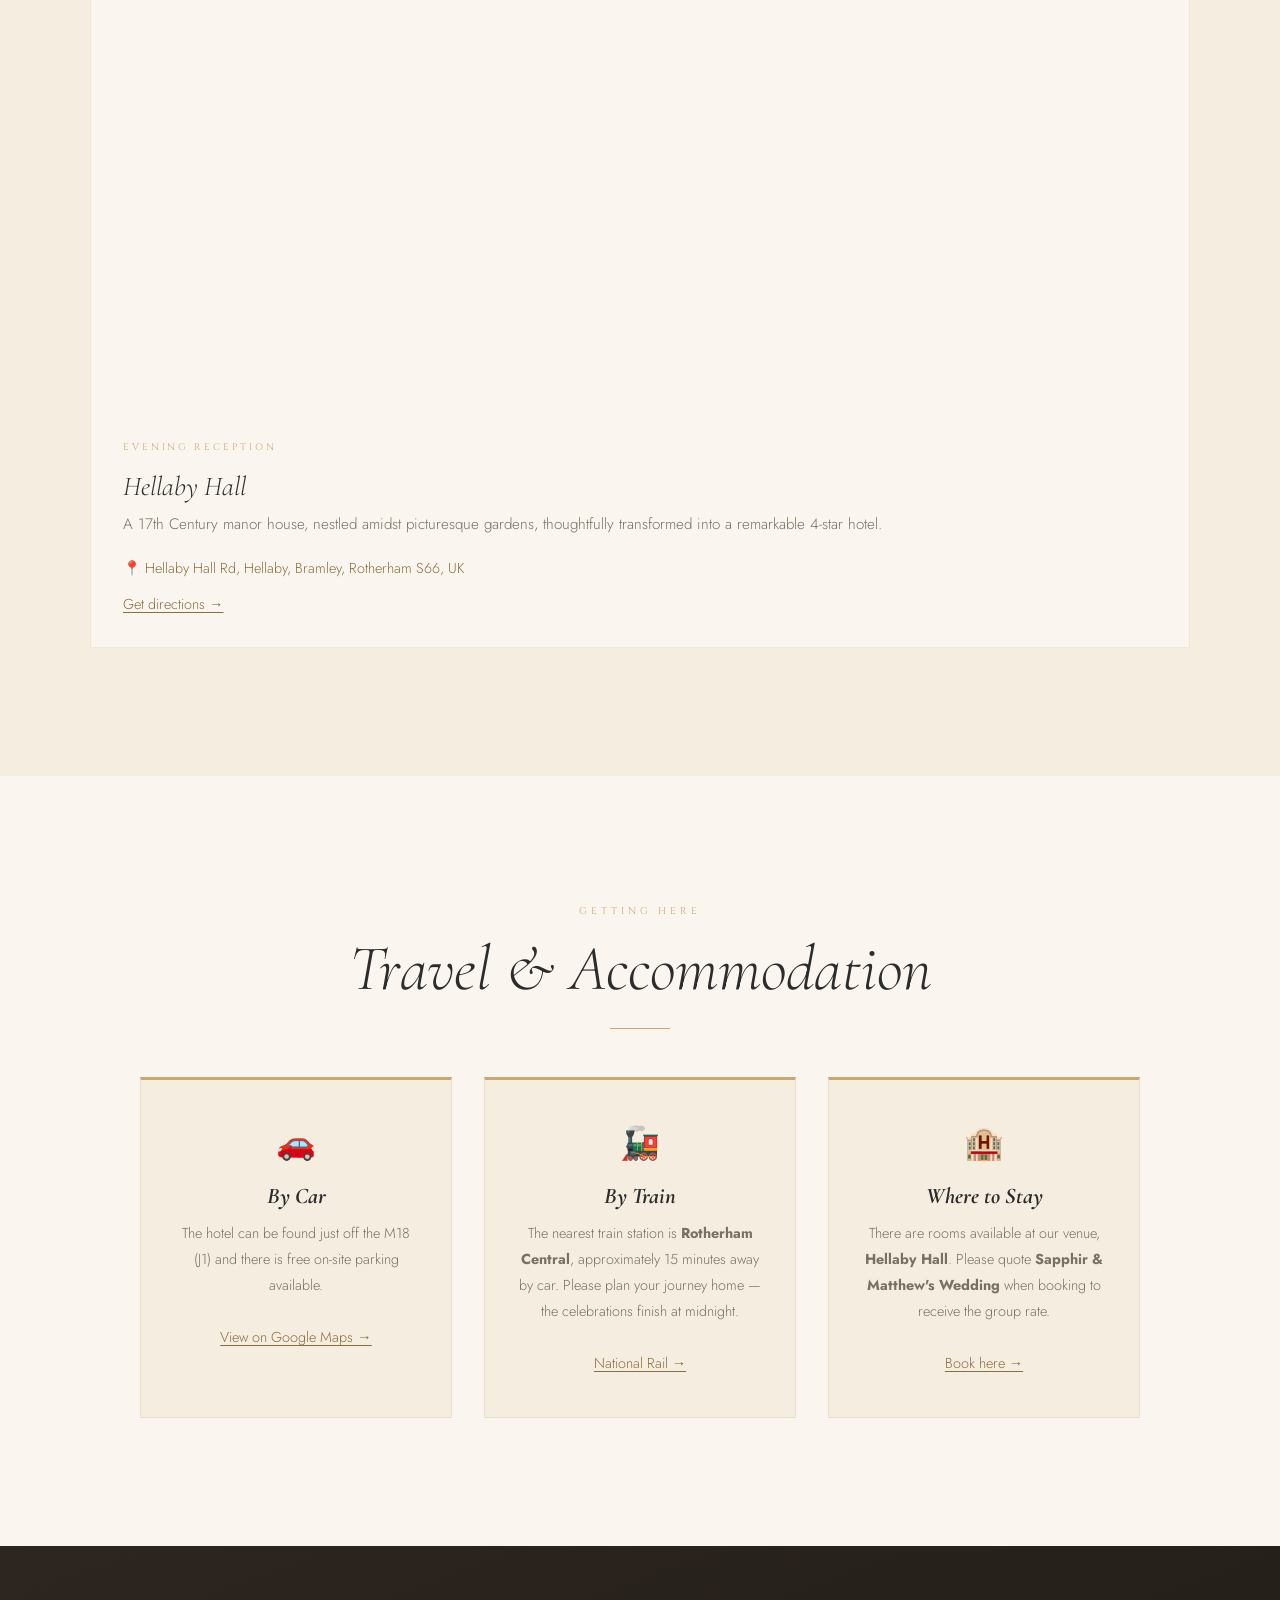
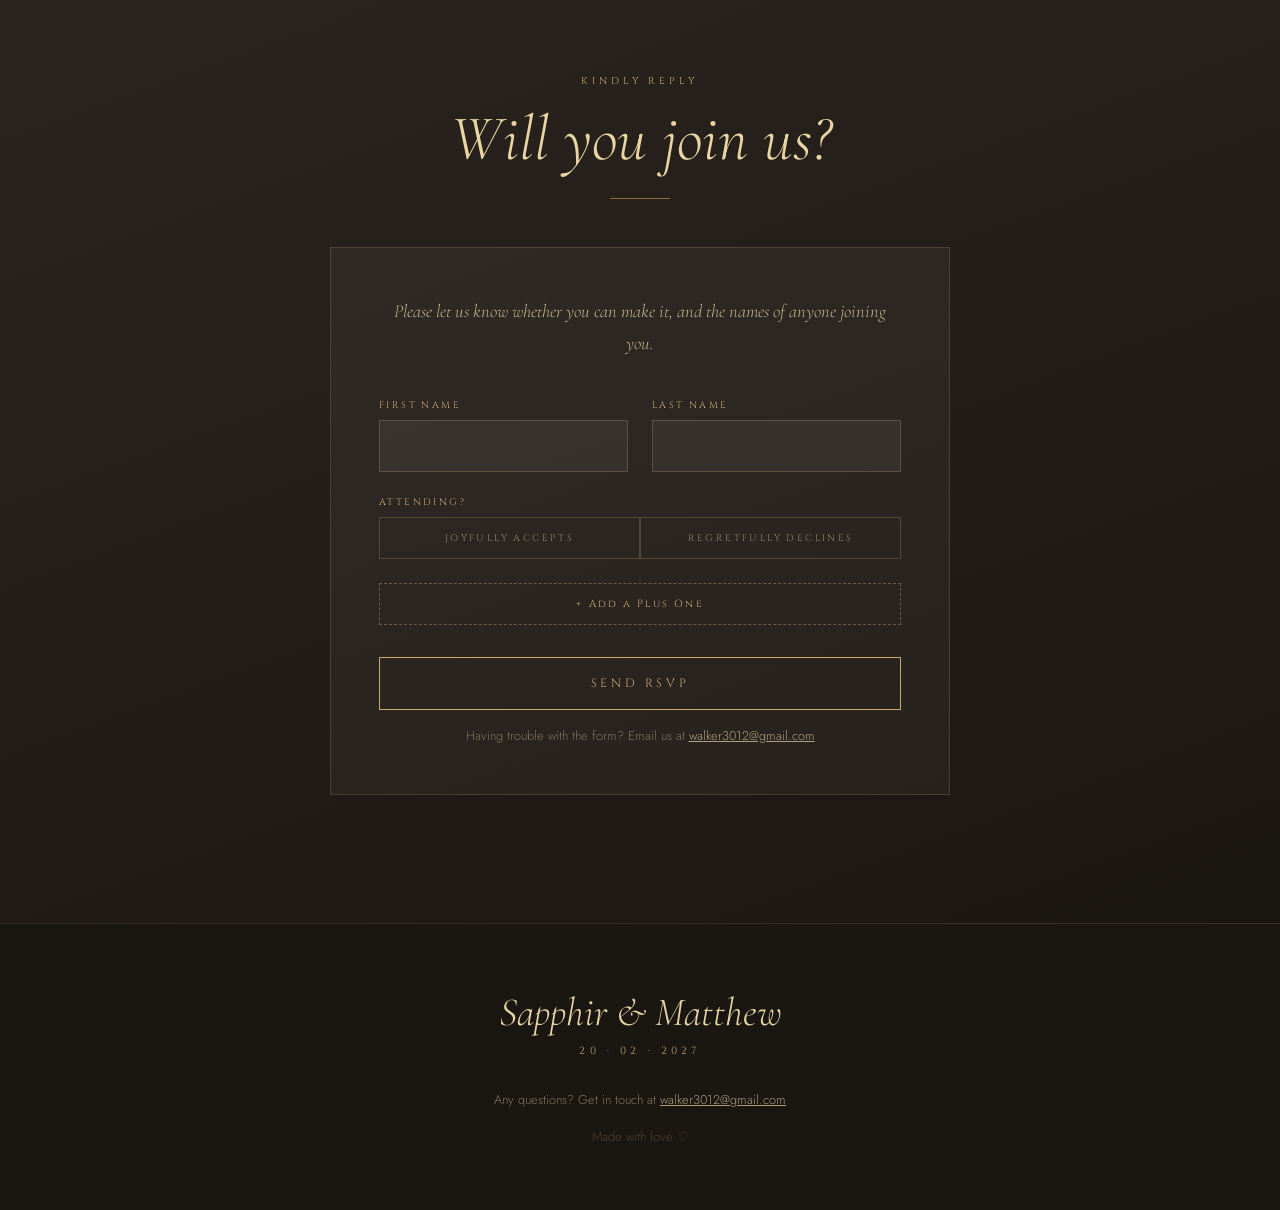
==== commit ad605f25: "Update index.html" ====
--- a/evening/index.html
+++ b/evening/index.html
@@ -72,7 +72,7 @@
       <span class="icon">🧸</span>
       <h3>Children</h3>
       <p>We kindly ask that you leave children at home with family for the evening so everyone can relax and celebrate with us.</p>
-      <p><br />You will see a few young children on the night — they are our direct family and part of the wedding party. Thank you for understanding.</p>
+      <p><br />You will see a few young children on the night, they are our direct family and part of the wedding party. Thank you for understanding.</p>
     </div>
   </div>
 </section>
